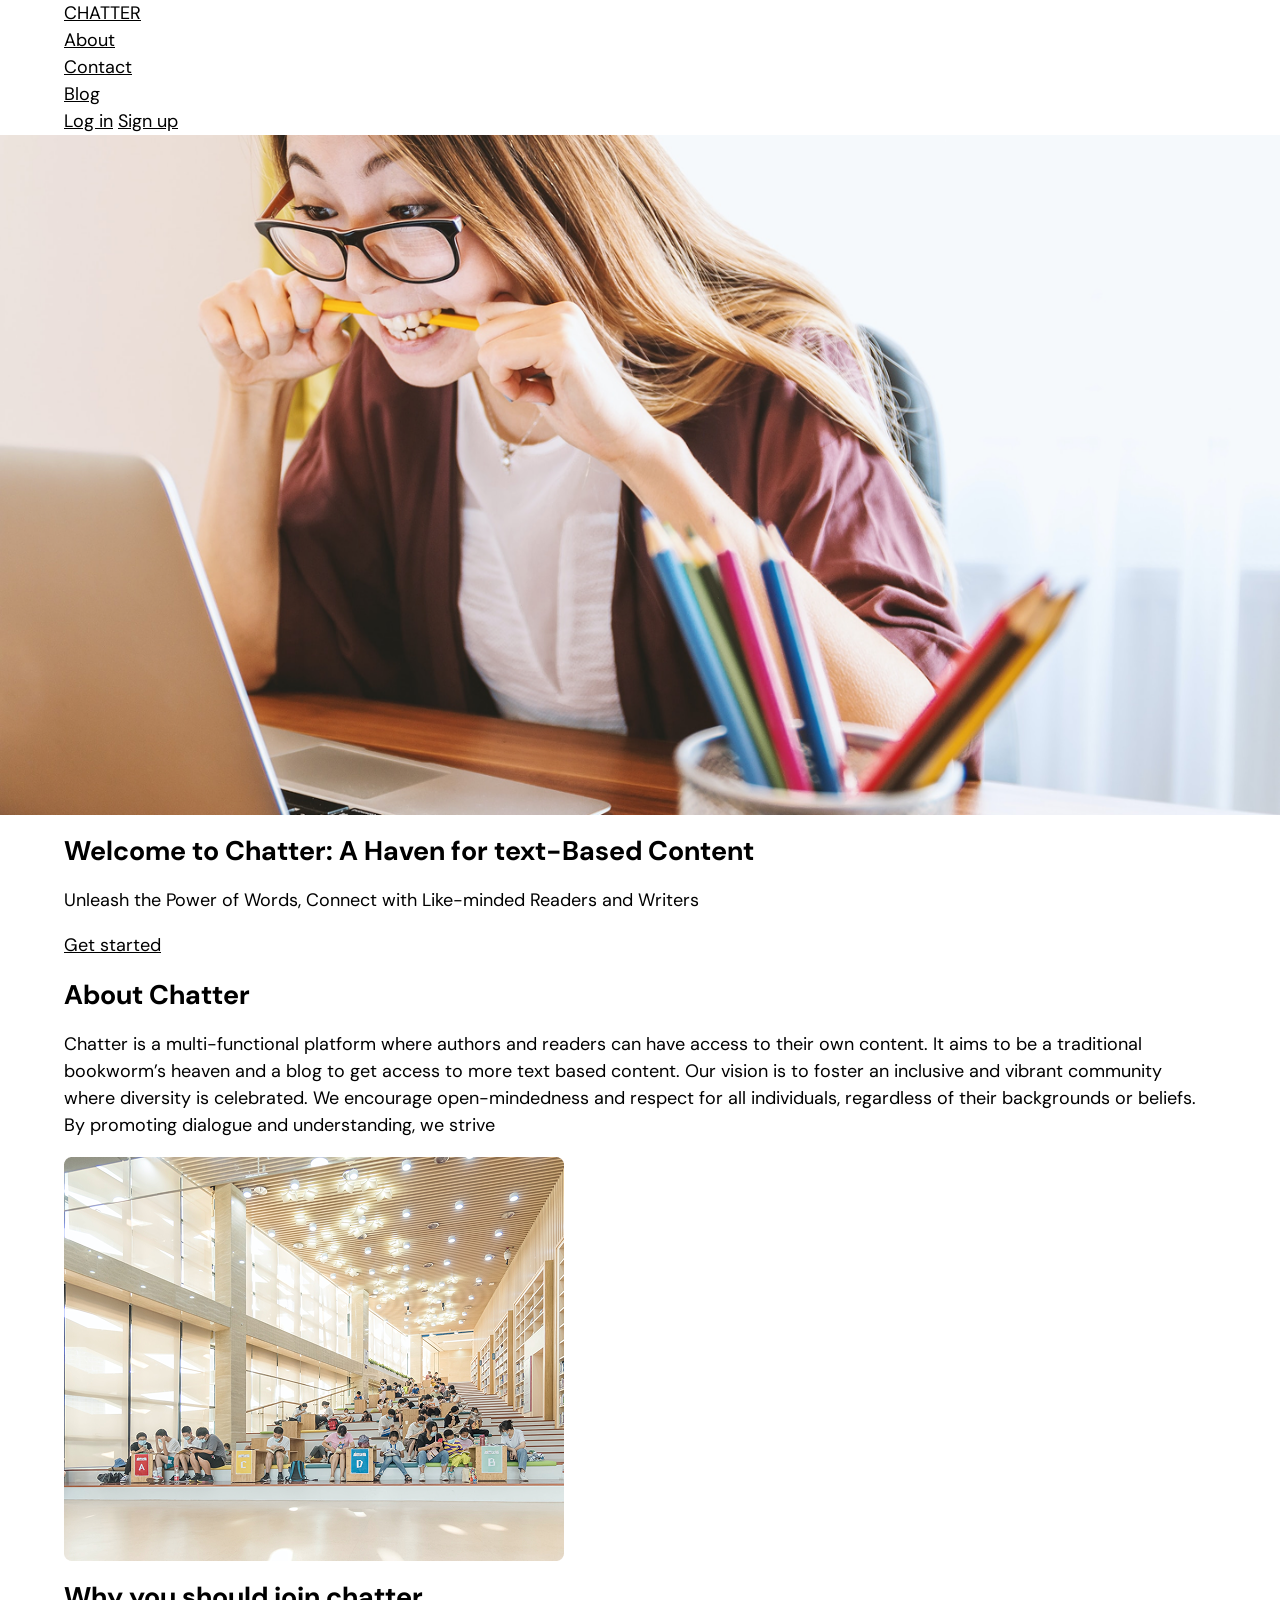
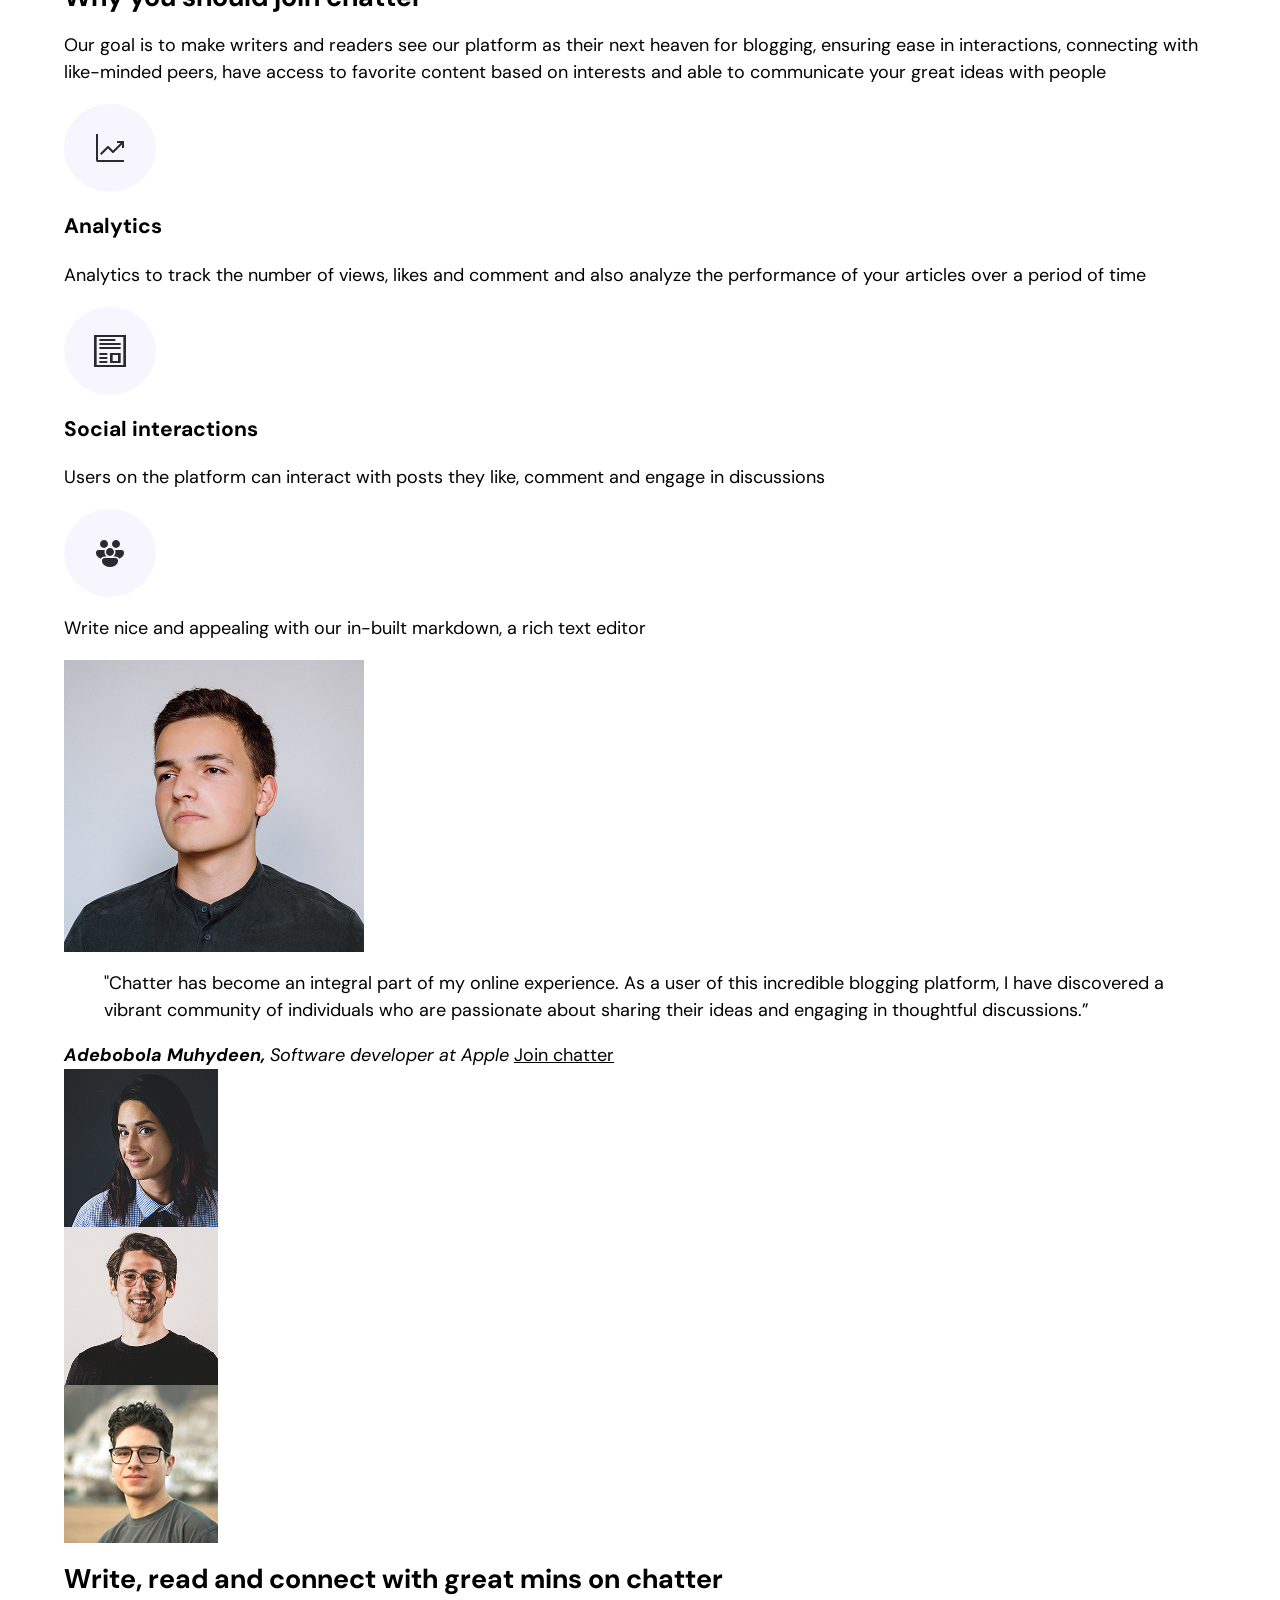
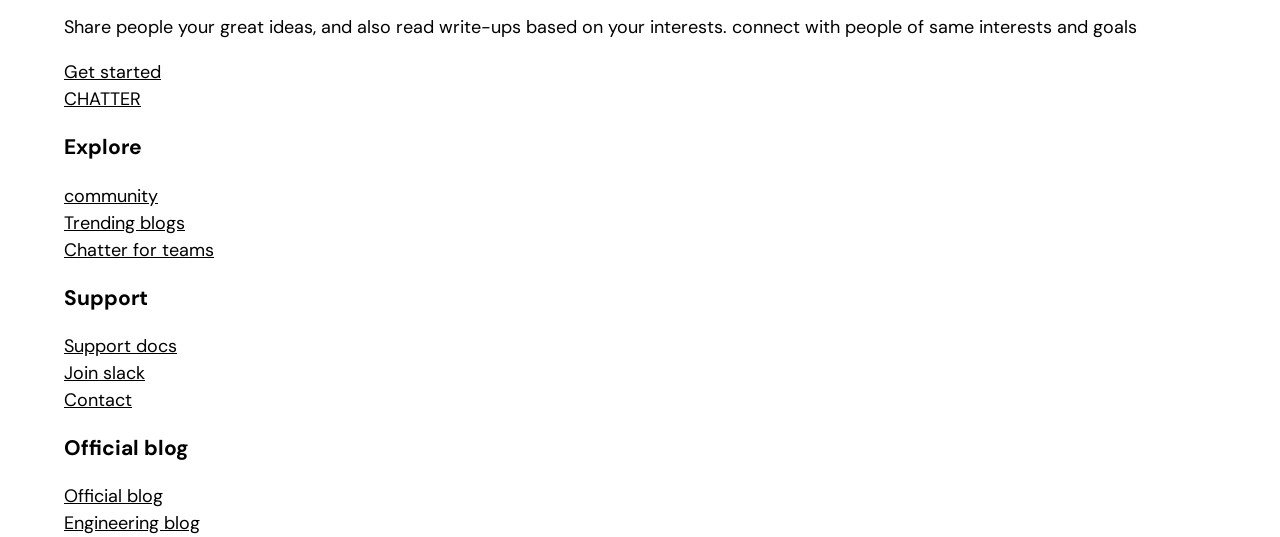
==== school_of_engineering/fullstack_Ai/monthThree/firstSemsterProject/index.html @ 558465eb "style(base): configure Google Fonts, typography, and container resets" ====
<!DOCTYPE html>
<html lang="en">
<head>
    <meta charset="UTF-8">
    <meta name="viewport" content="width=device-width, initial-scale=1.0">
    <title>CHATTER</title>
    <link rel="stylesheet" href="styles.css">
    <link rel="preconnect" href="https://fonts.googleapis.com">
    <link rel="preconnect" href="https://fonts.gstatic.com" crossorigin>
    <link href="https://fonts.googleapis.com/css2?family=DM+Sans:ital,opsz,wght@0,9..40,100..1000;1,9..40,100..1000&family=Poppins:ital,wght@0,100;0,200;0,300;0,400;0,500;0,600;0,700;0,800;0,900;1,100;1,200;1,300;1,400;1,500;1,600;1,700;1,800;1,900&display=swap" rel="stylesheet">
</head>
<body>
    <!-- top navigation -->
    <header class="site-header">
        <div class="container header-inner">
            <a href="#top" class="brand-logo">
                CHATTER
            </a>

            <nav class="primary-nav" aria-label="primary-navigation">
                <ul class="nav-list">
                    <li><a href="#about">About</a></li>
                    <li><a href="#contact">Contact</a></li>
                    <li><a href="#blog">Blog</a></li>
                </ul>
            </nav>

            <div class="header-actions">
                <a href="#signin" class="btn btn-secondary">Log in</a>
                <a href="#signup" class="btn btn-primary">Sign up</a>
            </div>
        </div>

    </header>

    <main id="top">
        <!-- hero -->
        <section class="hero" aria-labelledby="hero-heading">
            <div class="hero-media" aria-hidden="true">
                <img src="assets/images/hero.png" alt="image">
            </div>
            <div class="container hero-content">
                <h1 id="hero-heading">Welcome to Chatter: A Haven for text-Based Content</h1>
                <p class="hero-subtitle">Unleash the Power of Words, Connect with Like-minded Readers and Writers</p>
                <a href="#signup" class="btn btn-primary">Get started</a>
            </div>
        </section>

        <!-- about -->
        <section id="about" class="about-section" aria-labelledby="about-heading">
            <div class="container about-grid">
                <div class="about-text">
                    <h2 id="about-heading">About Chatter</h2>
                    <p>
                       Chatter is a multi-functional platform where authors and readers can have access to their own content. 
                       It aims to be a traditional bookworm’s heaven and a blog to get access to more text based content. 
                       Our vision is to foster an inclusive and vibrant community where diversity is celebrated. 
                       We encourage open-mindedness and respect for all individuals, regardless of their backgrounds or beliefs. 
                       By promoting dialogue and understanding, we strive  
                    </p>
                </div>
                <div class="about-media">
                    <img src="assets/images/about.png" alt="Readers and community gathering on Chatter">
                </div>
            </div>
        </section> 

        <!-- features -->
        <section id="features" class="features-section" aria-labelledby="features-heading">
            <div class="container">
                <h2 id="features-heading">Why you should join chatter</h2>
                <p class="section-intro">
                    Our goal is to make writers and readers see our platform as their next heaven for blogging, ensuring ease in interactions, 
                    connecting with like-minded peers, have access to favorite content based on interests and able to communicate your great ideas with people
                </p>

                <div class="features-grid">
                    <article class="feature-card">
                        <div class="feature-icon" aria-hidden="true">
                            <img src="assets/logos/feature-analytics.svg" alt="">
                        </div>
                        <h3>Analytics</h3>
                        <p>
                            Analytics to track the number of views, likes and comment and also analyze the performance of your articles over a period of time
                        </p>
                    </article>

                    <article class="feature-card">
                        <div class="feature-icon" aria-hidden="true">
                            <img src="assets/logos/feature-content.svg" alt="">
                        </div>
                        <h3>Social interactions</h3>
                        <p>
                            Users on the platform can interact with posts they like, comment and engage in discussions
                        </p>
                    </article>

                    <article class="feature-card">
                        <div class="feature-icon" aria-hidden="true">
                            <img src="assets/logos/feature-social.svg" alt="">
                        </div>
                        <p>
                            Write nice and appealing with our in-built markdown, a rich text editor
                        </p>
                    </article>
                </div>
            </div>
        </section> 

        <!-- testimonial -->
        <section class="testimonial-section" aria-label="User testimonial">
            <div class="container testimonial-card">
                <img src="assets/images/testimonal.png" alt="protrait of a person">
                <div class="testimonal-body">
                    <blockquote>
                        <p>
                            "Chatter has become an integral part of my online experience. As a user of this incredible blogging platform, I have discovered a vibrant community of individuals who are passionate about sharing their ideas and engaging in thoughtful discussions.”
                        </p>
                    </blockquote>
                    <cite class="testimonal-author">
                        <strong>Adebobola Muhydeen,</strong>
                        <span>Software developer at Apple</span>
                    </cite>
                    <a href="#signup" class="btn btn-primary">Join chatter</a>
                </div>
            </div>
        </section> 

        <!-- call to action -->
        <section class="closing-cta" aria-labelledby="closing-heading">
            <div class="container closing-grid">
                <div class="community-avatars" aria-label="Community members">
                    <img 
                    src="assets/images/member-1.png" 
                    alt="community member-1 portrait"
                    class="avatar-circle avatar-1"
                    >
                    <img
                    src="assets/images/member-2.png"
                    alt="community member-2 portrait"
                    class="avatar-circle avatar-2"
                    >
                    <img
                    src="assets/images/member-3.png"
                    alt="community member-3 portrait"
                    class="avatar-circle avatar-3"
                    >
                </div>

                <div class="closing-content">
                    <h2 id="closing-heading">Write, read and connect with great mins on chatter</h2>
                    <p>
                        Share people your great ideas, and also read write-ups based on your interests. 
                        connect with people of same interests and goals  
                    </p>
                    <a href="#signup" class="btn btn-primary">Get started</a>
                </div>
            </div>
        </section> 
    </main>

    <!-- footer -->
    <footer id="contact" class="site-footer">
        <div class="container footer-grid">
            <div class="footer-brand">
                <a href="#top" class="brand-logo">CHATTER</a>
            </div>
            <div class="footer-columns">
                <div>
                    <h3>Explore</h3>
                    <ul>
                        <li><a href="#community">community</a></li>
                        <li><a href="#trending">Trending blogs</a></li>
                        <li><a href="#teams">Chatter for teams</a></li>
                    </ul>
                </div>
                <div>
                    <h3>Support</h3>
                    <ul>
                        <li><a href="#docs">Support docs</a></li>
                        <li><a href="#slack">Join slack</a></li>
                        <li><a href="#contact">Contact</a></li>
                    </ul>
                </div>
                <div id="blog">
                    <h3>Official blog</h3>
                    <ul>
                        <li><a href="#officialBlog">Official blog</a></li>
                        <li><a href="#engineeringBlog">Engineering blog</a></li>
                    </ul>
                </div>
            </div>
        </div>
    </footer> 
</body>
</html>
---- school_of_engineering/fullstack_Ai/monthThree/firstSemsterProject/styles.css ----
/* base layout */
*,
*::before,
*::after {
    box-sizing: border-box;
}

html {
    scroll-behavior: smooth;
}

body {
    margin: 0;
    font-family: "DM Sans";
    font-size: 18px;
    line-height: 27px;
    letter-spacing: 0;
}

img {
    display: block;
    max-width: 100%;
    height: auto;
}

a {
    color: inherit;
}

ul {
    margin: 0;
    padding: 0;
    list-style: none;
}

.container {
    width: 100%;
    max-width: 1200px;
    margin-inline: auto;
    padding-inline: 24px;
}
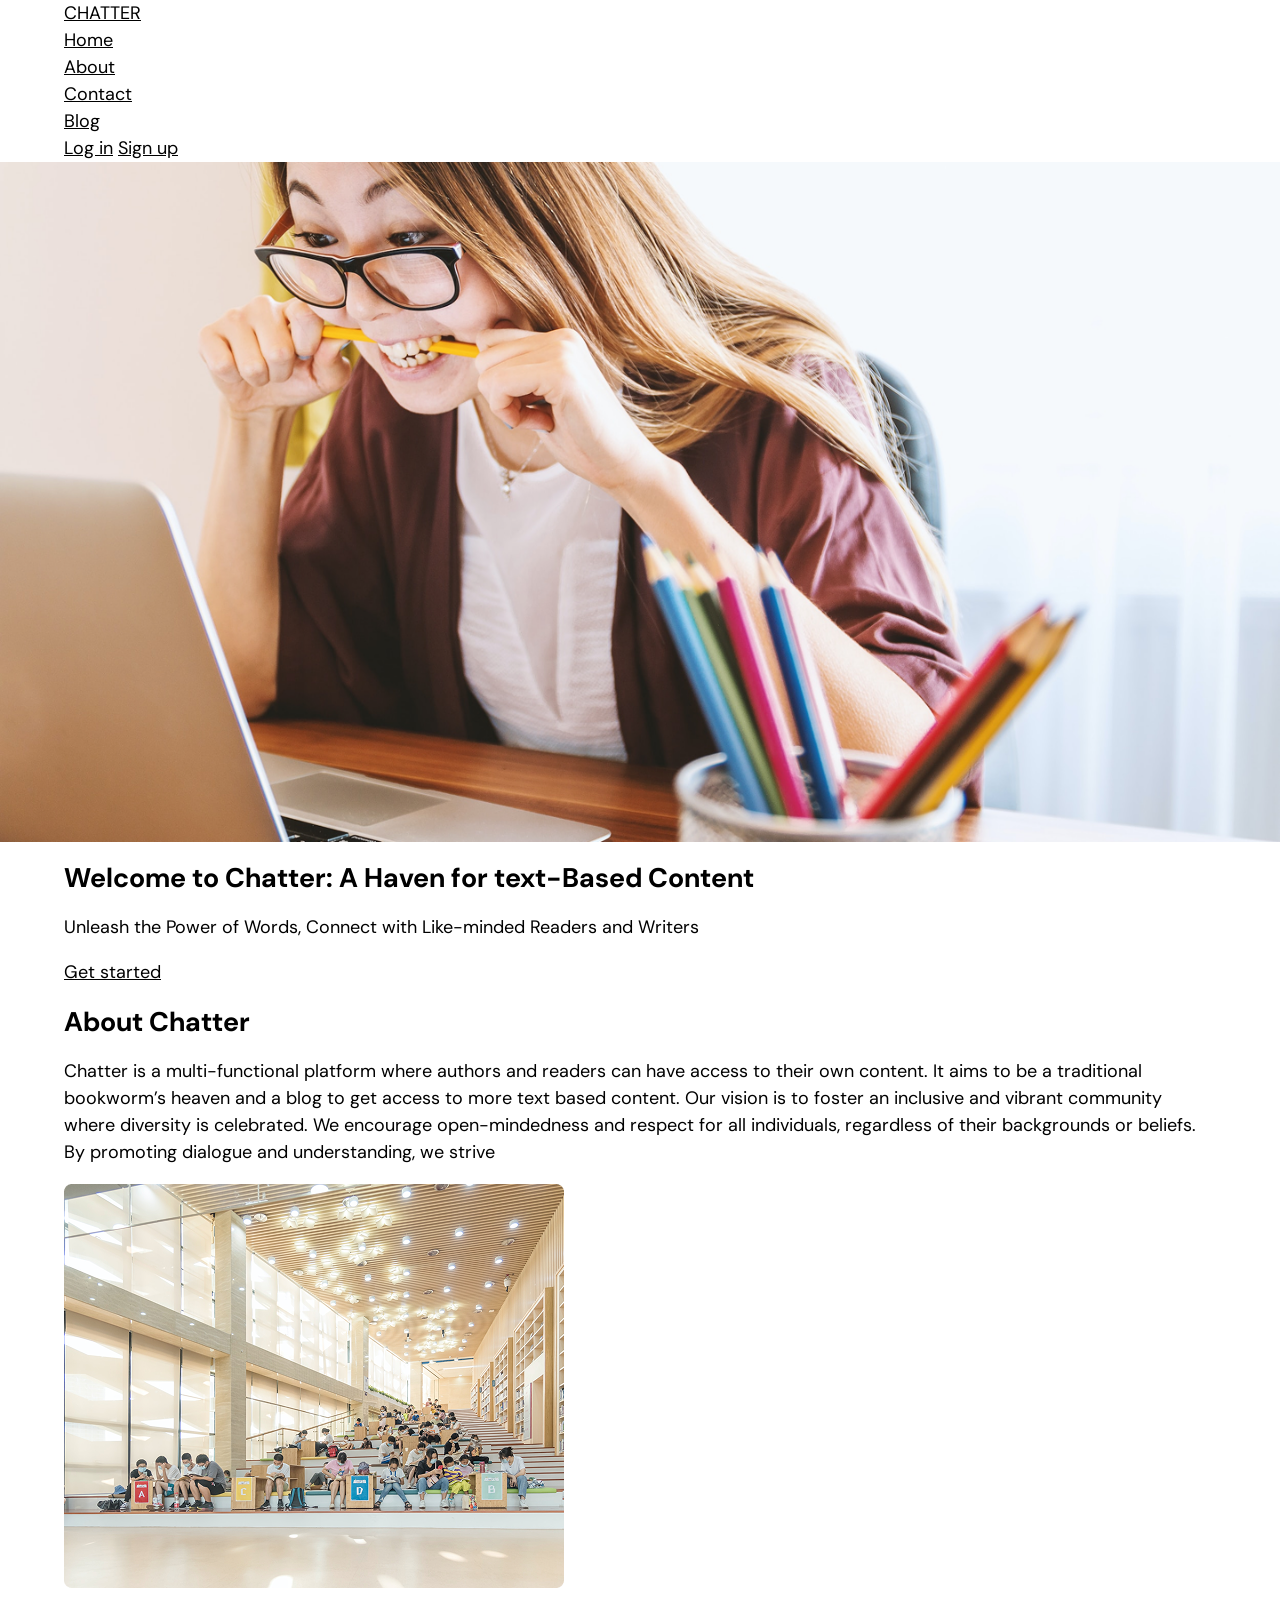
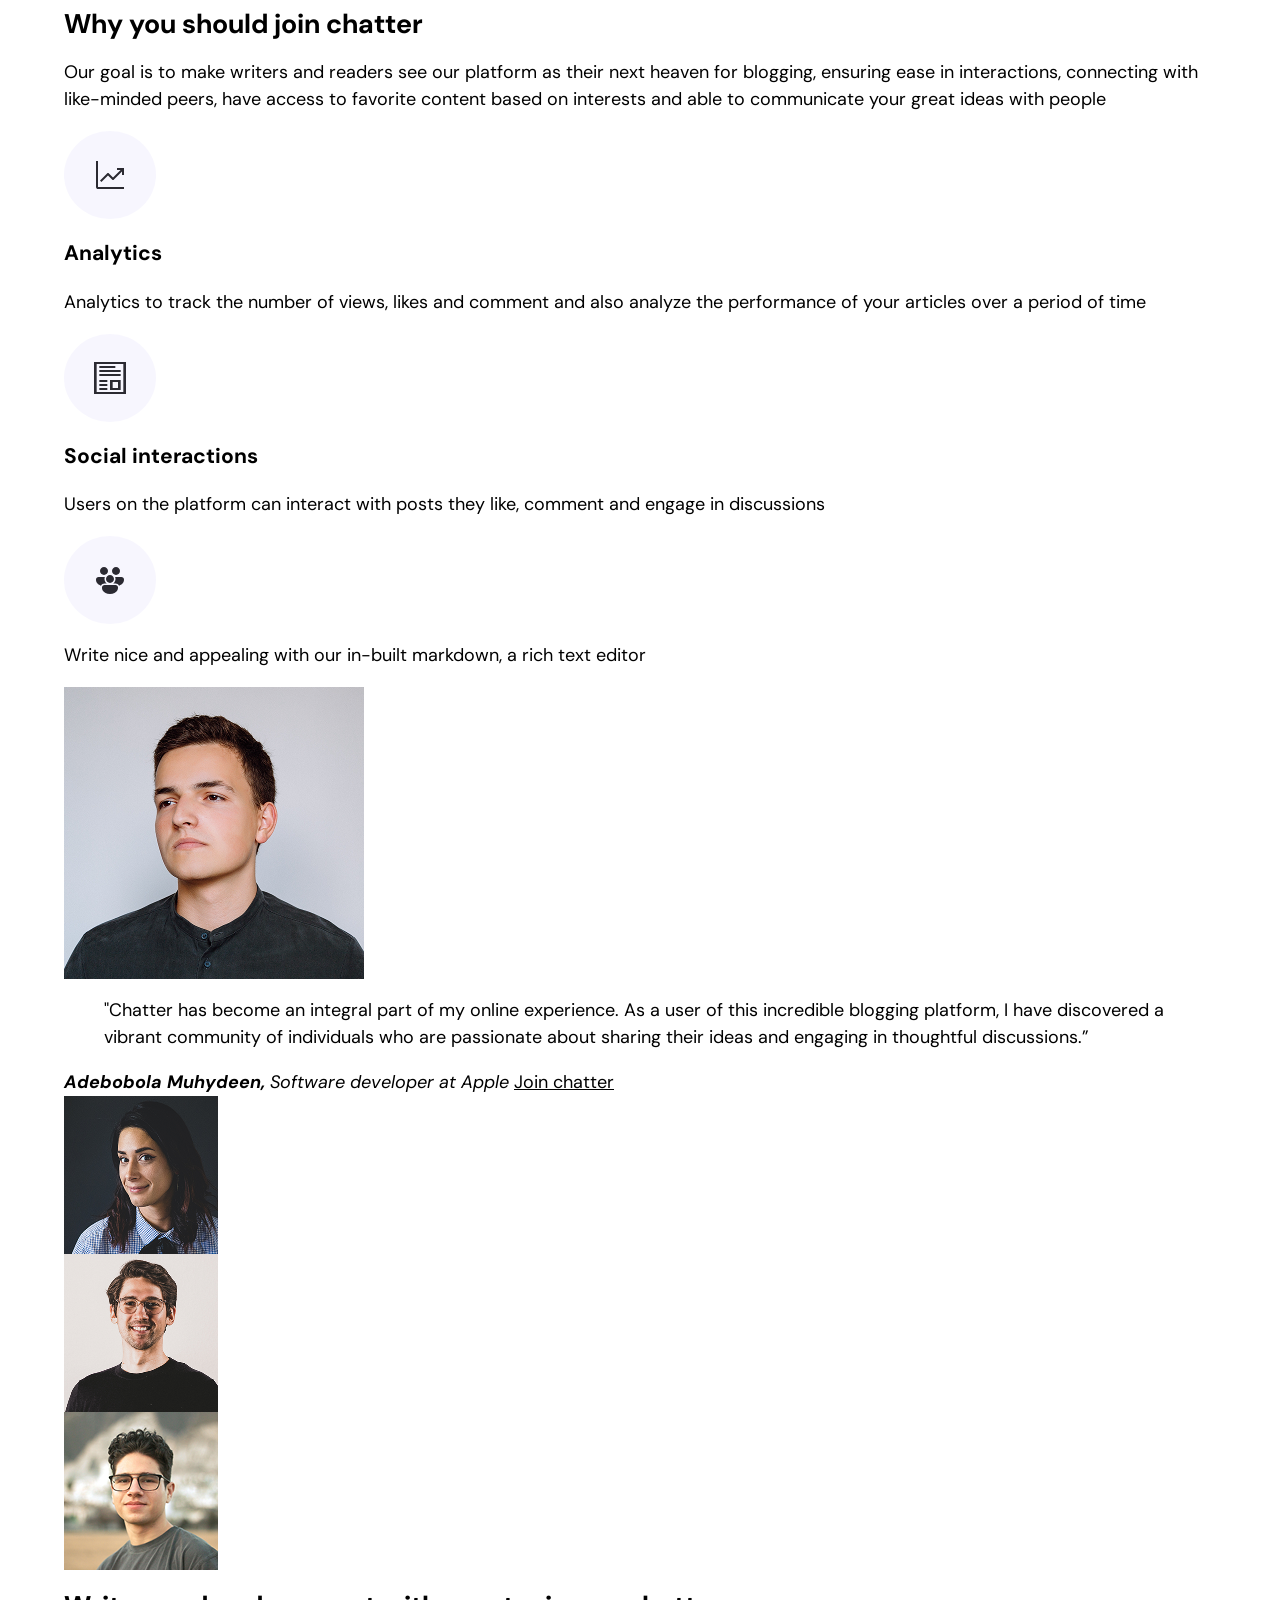
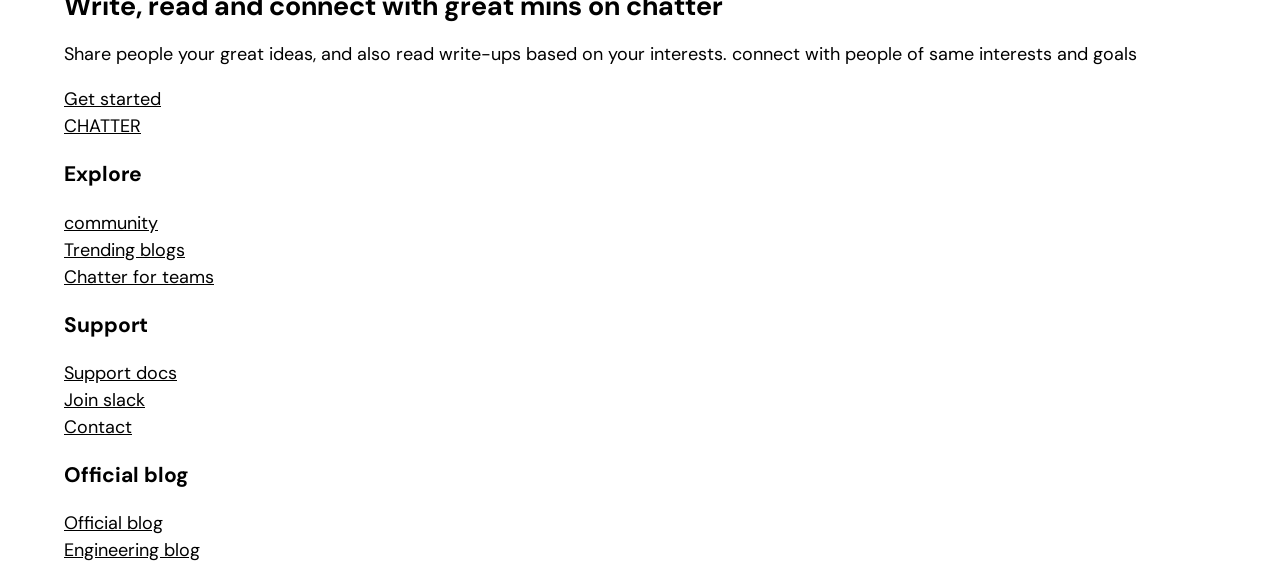
==== commit d5aa0219: "feat(nav-bar): add Home to the navbar" ====
--- a/school_of_engineering/fullstack_Ai/monthThree/firstSemsterProject/index.html
+++ b/school_of_engineering/fullstack_Ai/monthThree/firstSemsterProject/index.html
@@ -19,6 +19,7 @@
 
             <nav class="primary-nav" aria-label="primary-navigation">
                 <ul class="nav-list">
+                    <li><a href="#home">Home</a></li>
                     <li><a href="#about">About</a></li>
                     <li><a href="#contact">Contact</a></li>
                     <li><a href="#blog">Blog</a></li>
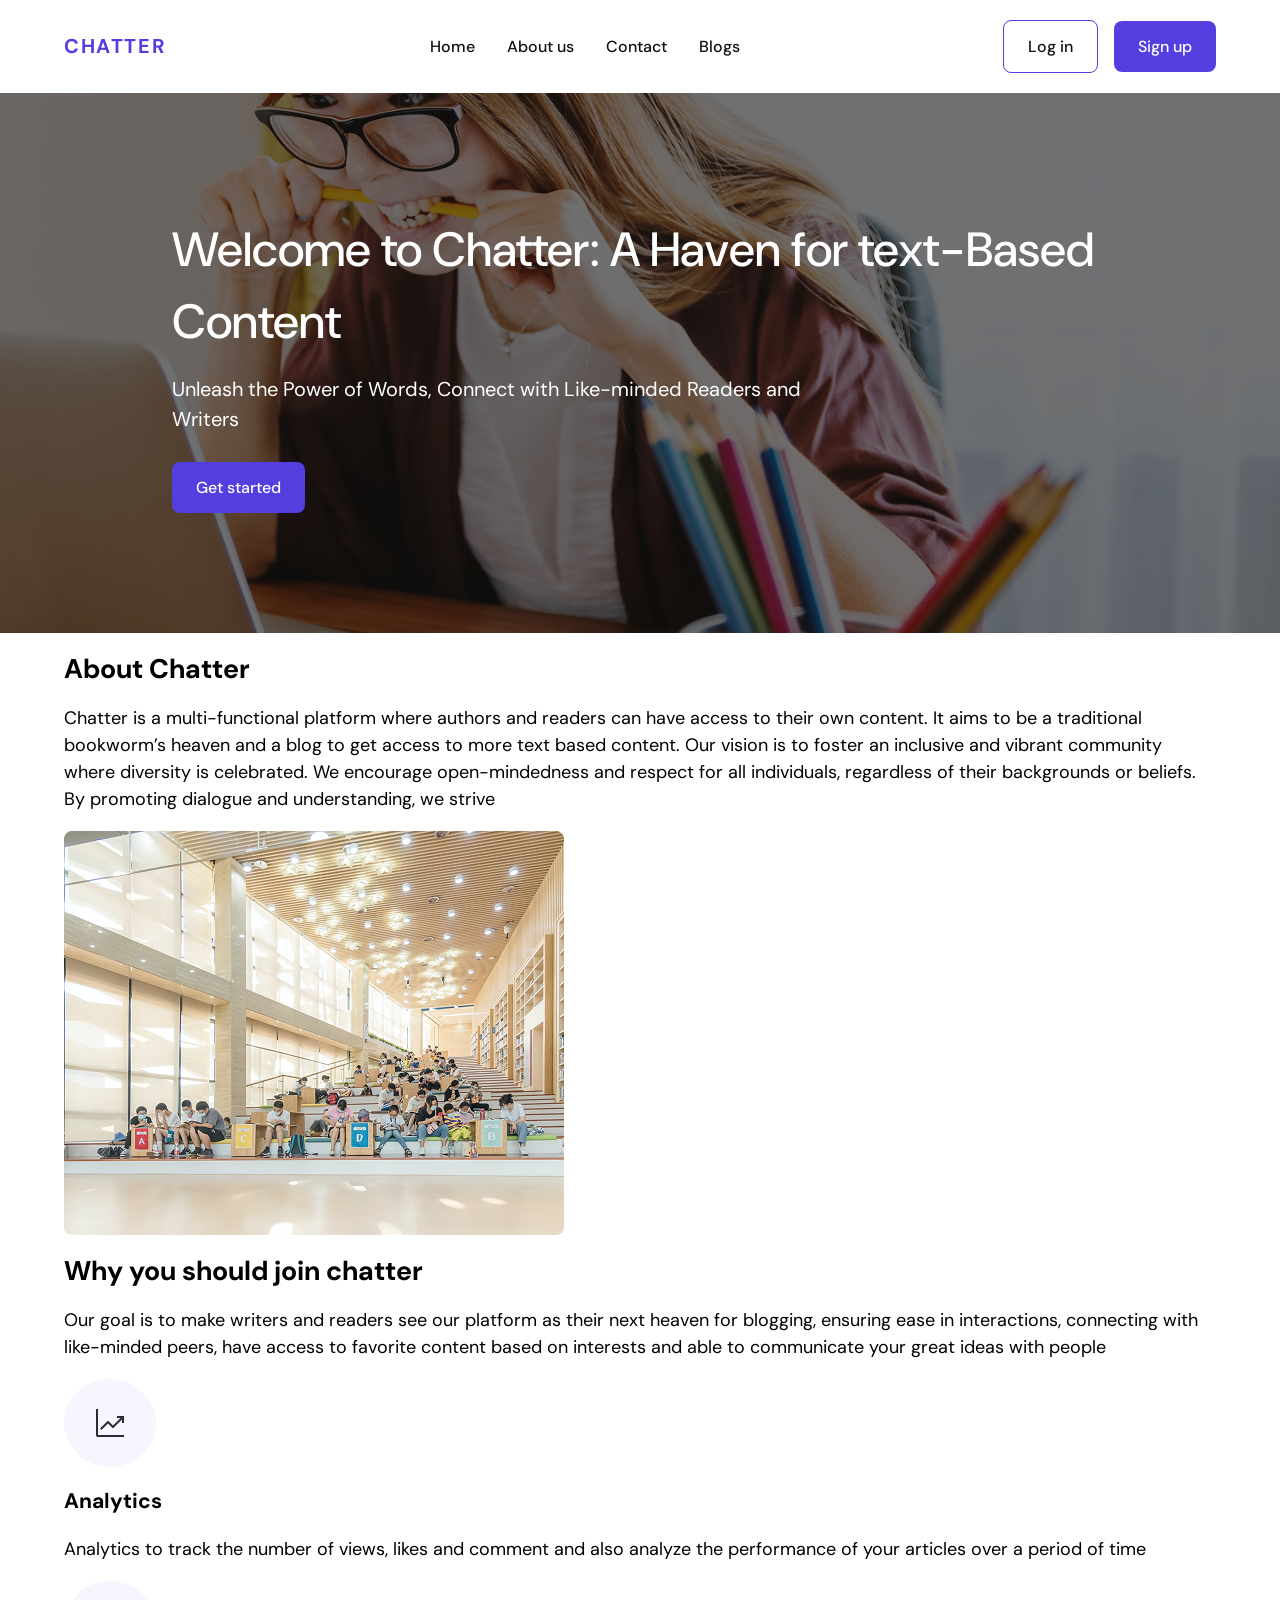
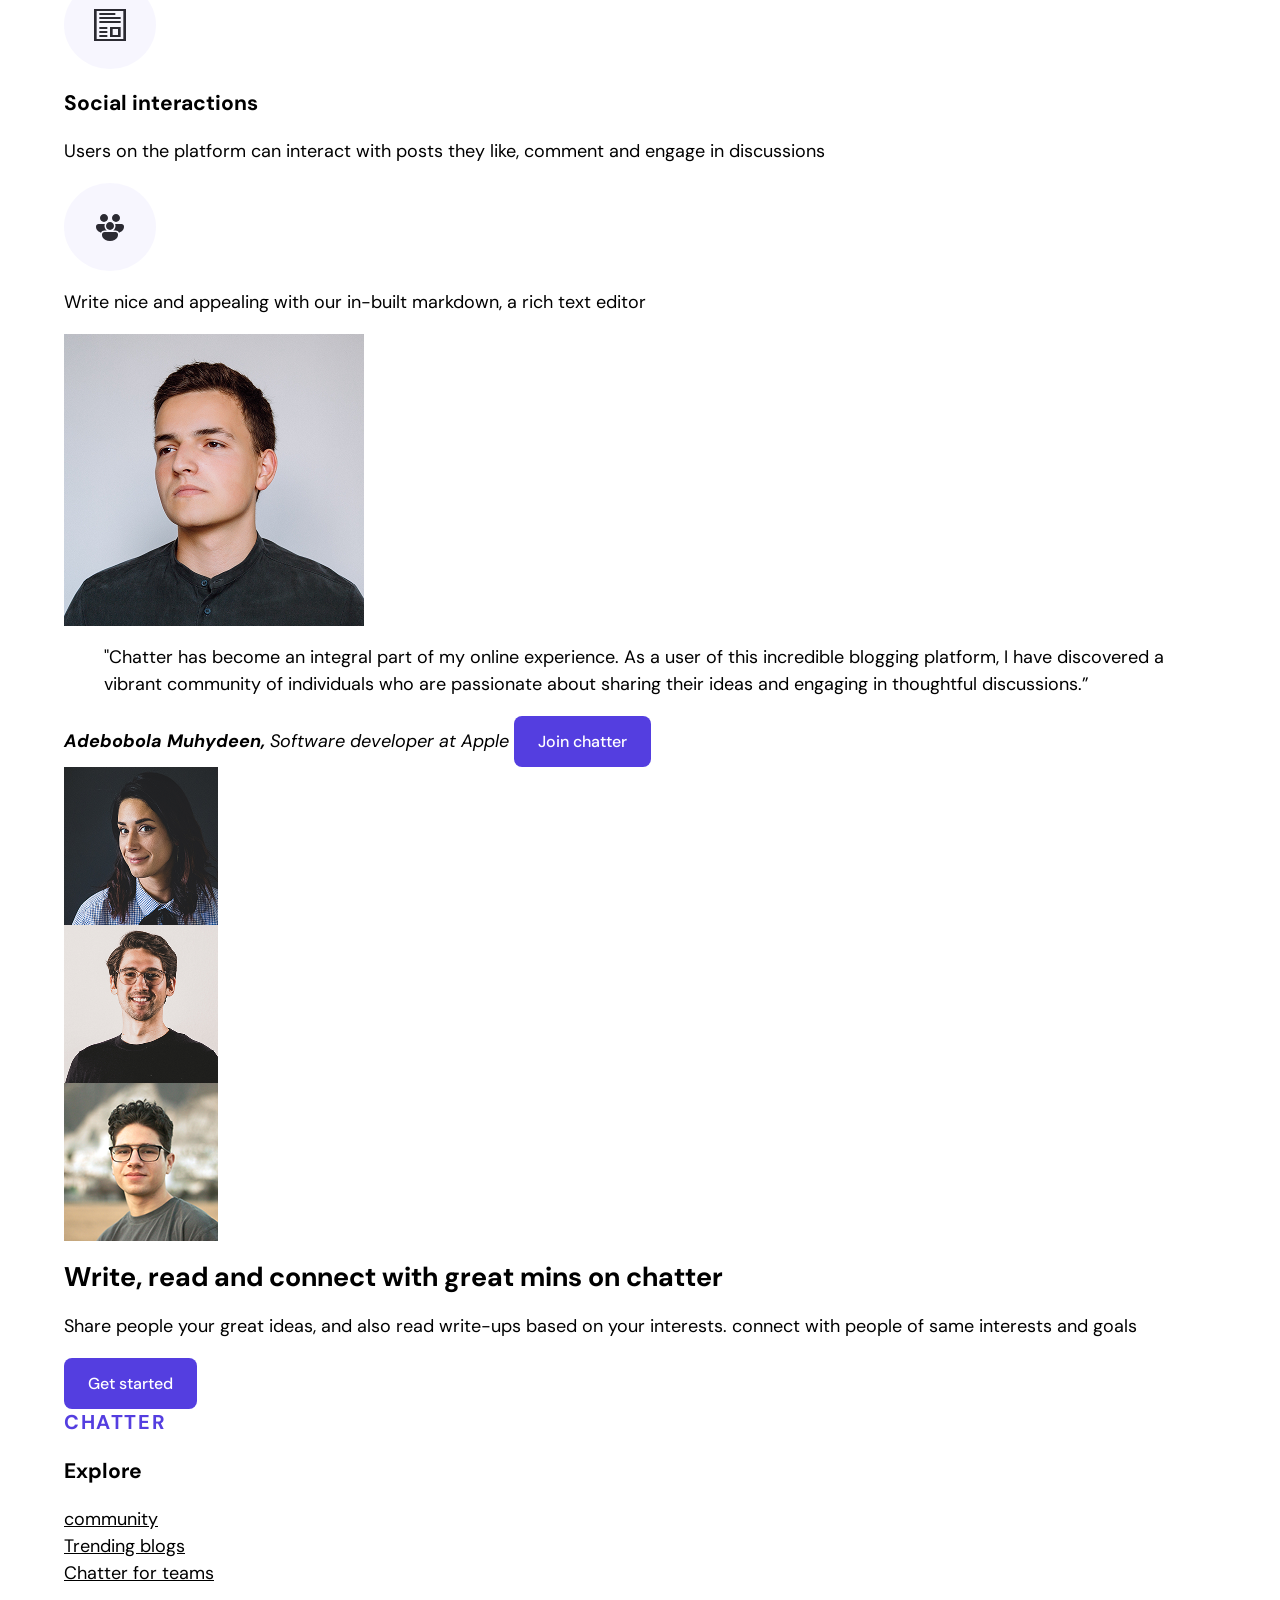
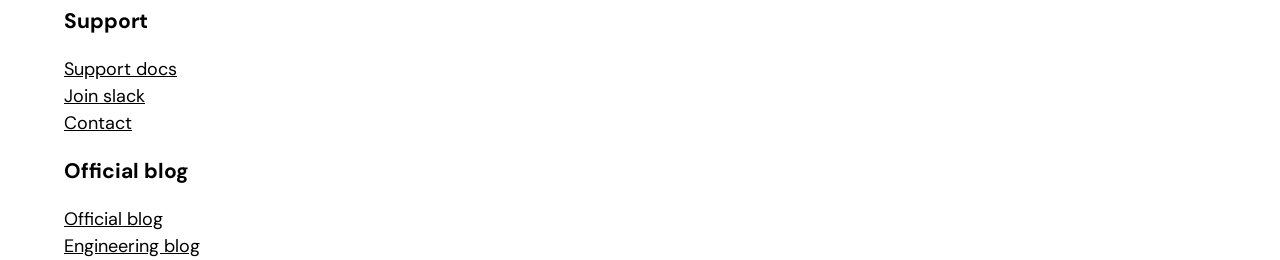
==== commit 72f0bac0: "feat(hero): style header navigation, buttons, and hero section with background overlay" ====
--- a/school_of_engineering/fullstack_Ai/monthThree/firstSemsterProject/index.html
+++ b/school_of_engineering/fullstack_Ai/monthThree/firstSemsterProject/index.html
@@ -20,9 +20,9 @@
             <nav class="primary-nav" aria-label="primary-navigation">
                 <ul class="nav-list">
                     <li><a href="#home">Home</a></li>
-                    <li><a href="#about">About</a></li>
+                    <li><a href="#about">About us</a></li>
                     <li><a href="#contact">Contact</a></li>
-                    <li><a href="#blog">Blog</a></li>
+                    <li><a href="#blog">Blogs</a></li>
                 </ul>
             </nav>
 
@@ -38,7 +38,7 @@
         <!-- hero -->
         <section class="hero" aria-labelledby="hero-heading">
             <div class="hero-media" aria-hidden="true">
-                <img src="assets/images/hero.png" alt="image">
+                <img src="assets/images/hero.png" alt="image" class="hero-bg-image">
             </div>
             <div class="container hero-content">
                 <h1 id="hero-heading">Welcome to Chatter: A Haven for text-Based Content</h1>
--- a/school_of_engineering/fullstack_Ai/monthThree/firstSemsterProject/styles.css
+++ b/school_of_engineering/fullstack_Ai/monthThree/firstSemsterProject/styles.css
@@ -38,4 +38,122 @@
     max-width: 1200px;
     margin-inline: auto;
     padding-inline: 24px;
-}+}
+
+/* header */
+
+.site-header {
+    background-color: #ffffff;
+    opacity: 100%;
+    padding-block: 20px;
+}
+
+.header-inner {
+    display: flex;
+    align-items: center;
+    justify-content: space-between;
+    gap: 24px;
+}
+
+.brand-logo {
+    font-size: 20px;
+    font-weight: 700;
+    letter-spacing: 0.08em;
+    text-decoration: none;
+    color: #543EE0;
+}
+
+.nav-list {
+    display: flex;
+    align-items: center;
+    gap: 32px;
+}
+
+.nav-list a {
+    font-size: 16px;
+    font-weight: 500;
+    text-decoration: none;
+    color: #111111;
+}
+
+.header-actions {
+    display: flex;
+    align-items: center;
+    gap: 16px;
+}
+
+.btn {
+    display: inline-flex;
+    align-items: center;
+    justify-content: center;
+    padding: 12px 24px;
+    border-radius: 8px;
+    font-size: 16px;
+    font-weight: 500;
+    text-decoration: none;
+}
+
+.btn-secondary {
+    background-color: #ffffff;
+    color: #111111;
+    border: 1px solid #543EE0;
+}
+
+.btn-primary {
+    background-color: #543EE0;
+    color: #ffffff;
+}
+
+/* hero */
+.hero {
+    position: relative;
+    min-height: 540px;
+    display: flex;
+    align-items: center;
+    overflow: hidden;
+    isolation: isolate;
+    background-color: #111111;
+}
+
+.hero-media {
+    position: absolute;
+    inset: 0;
+    z-index: 0;
+}
+
+.hero-bg-image {
+    width: 100%;
+    height: 100%;
+    object-fit: cover;
+}
+
+.hero-media::after {
+    content: "";
+    position: absolute;
+    inset: 0;
+    background-color: rgba(0, 0, 0, 0.55) ;
+}
+
+.hero-content {
+    position: relative;
+    z-index: 2;
+    max-width: 984px;
+    max-height: 332px;
+    color: #ffffff;
+}
+
+.hero-content h1 {
+    margin: 0 0 16px;
+    font-size: 48px;
+    line-height: 72px;
+    font-weight: 500;
+    letter-spacing: 0;
+}
+
+.hero-subtitle {
+    margin: 0 0 28px;
+    font-size: 20px;
+    line-height: 30px;
+    max-width: 680px;
+}
+
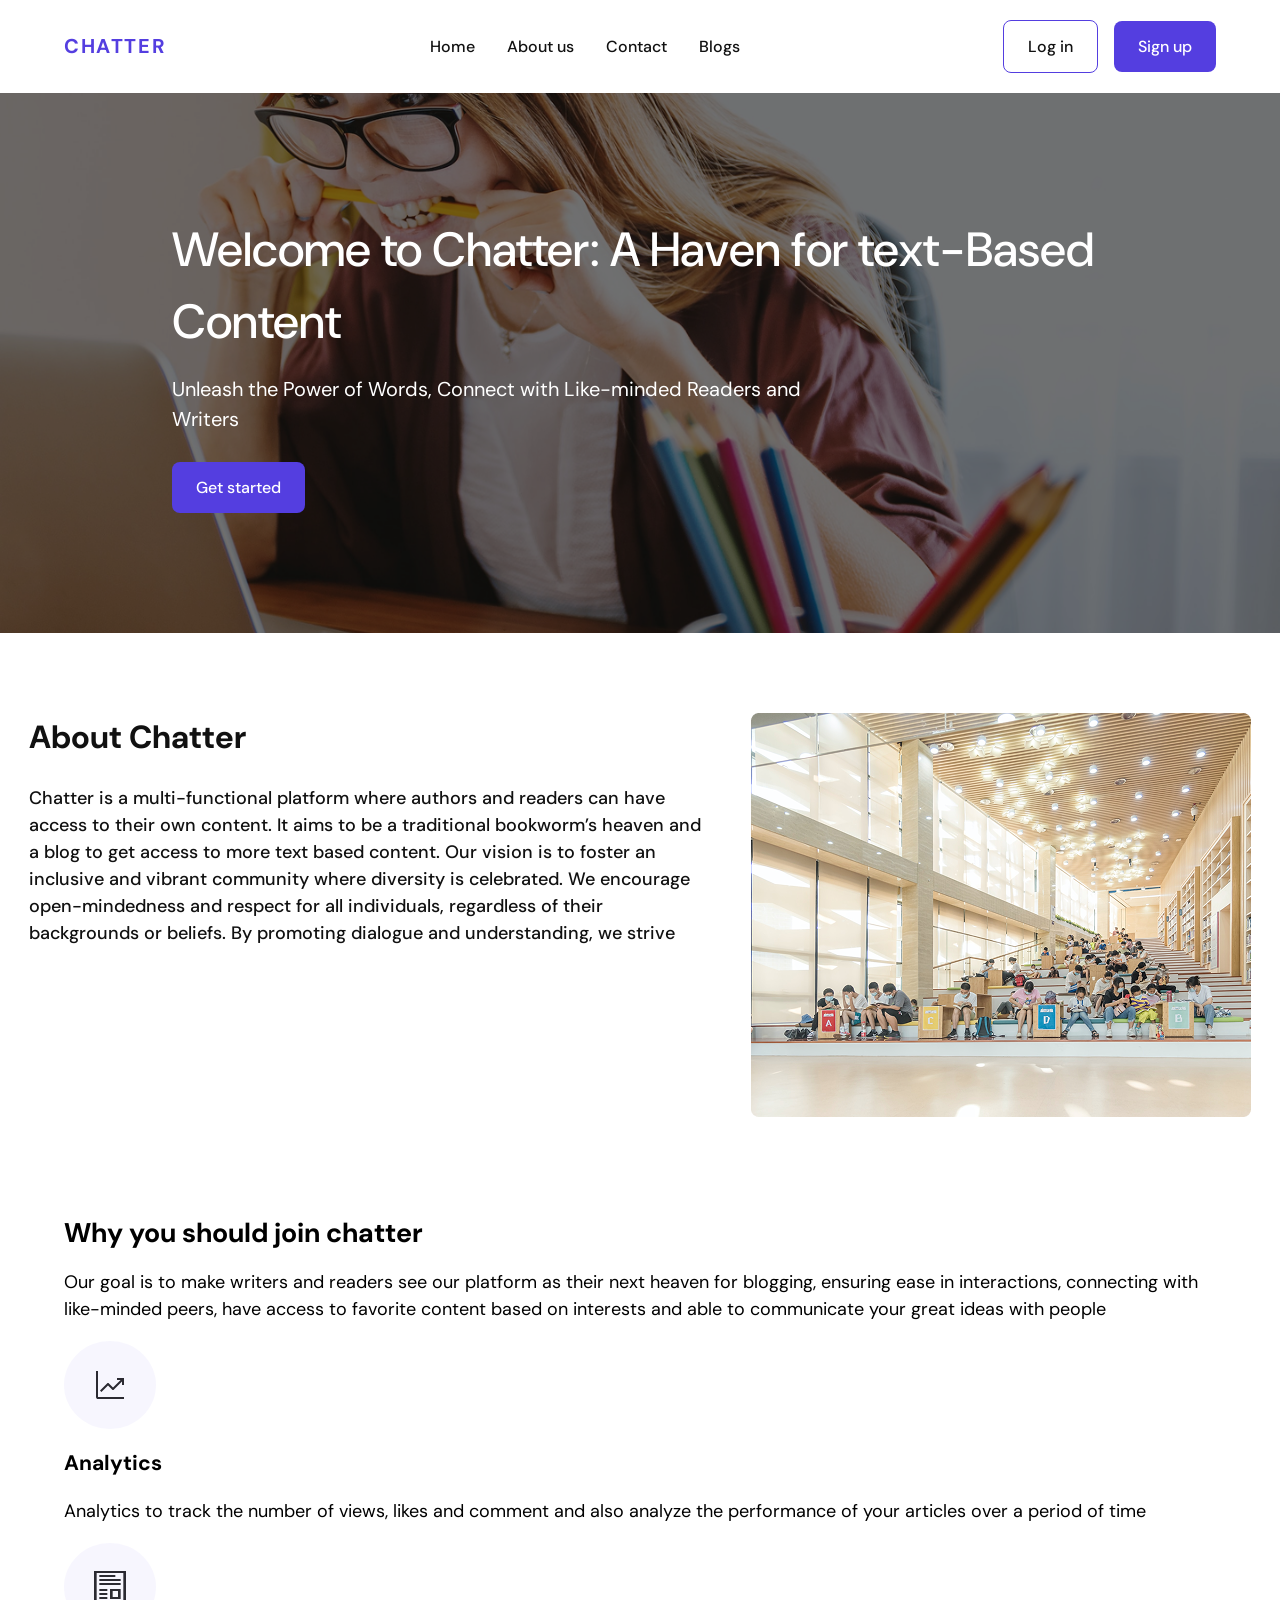
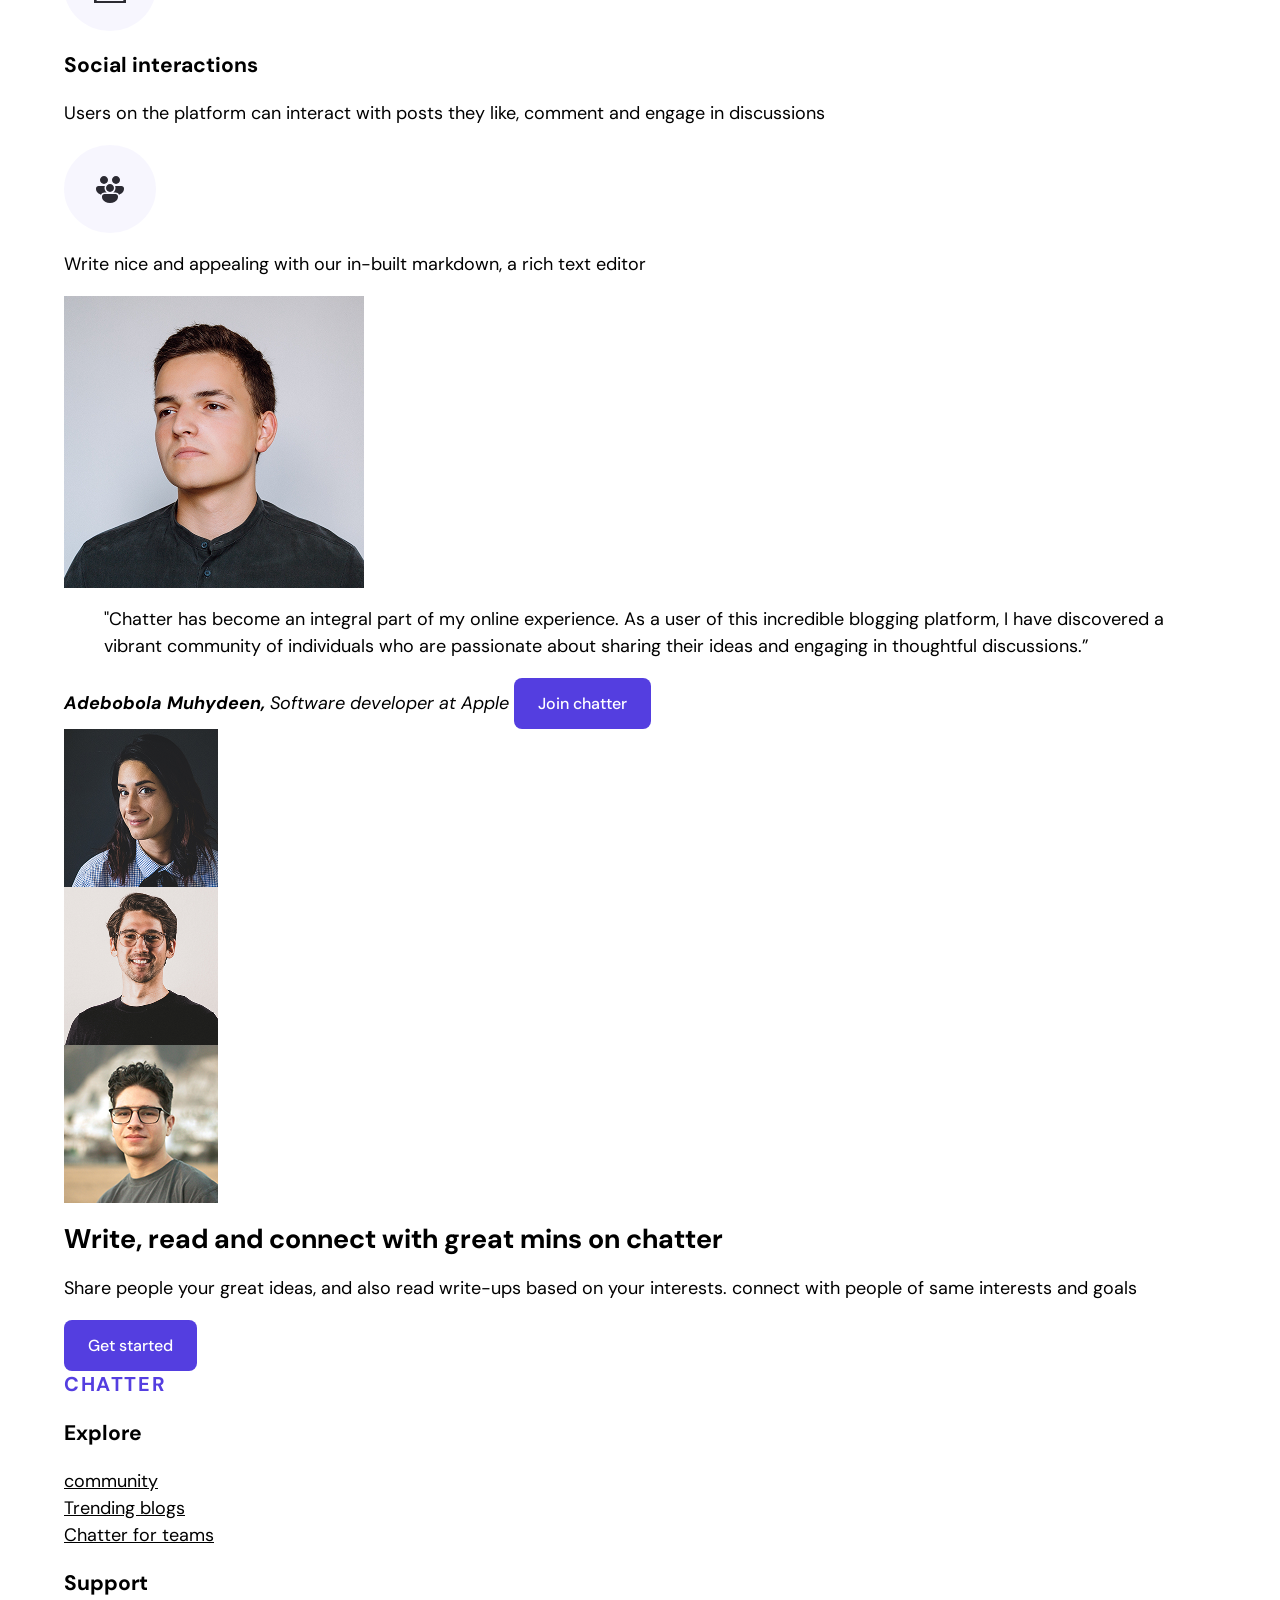
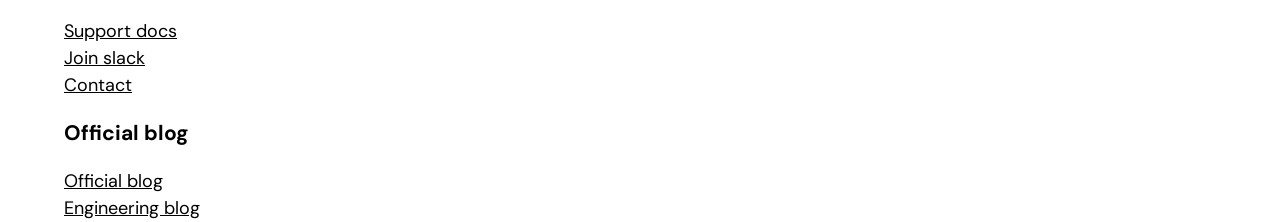
==== commit 60c0346c: "feat(about): style responsive About section and layout grid" ====
--- a/school_of_engineering/fullstack_Ai/monthThree/firstSemsterProject/index.html
+++ b/school_of_engineering/fullstack_Ai/monthThree/firstSemsterProject/index.html
@@ -49,7 +49,7 @@
 
         <!-- about -->
         <section id="about" class="about-section" aria-labelledby="about-heading">
-            <div class="container about-grid">
+            <div class="about-container about-row">
                 <div class="about-text">
                     <h2 id="about-heading">About Chatter</h2>
                     <p>
@@ -60,9 +60,11 @@
                        By promoting dialogue and understanding, we strive  
                     </p>
                 </div>
-                <div class="about-media">
-                    <img src="assets/images/about.png" alt="Readers and community gathering on Chatter">
-                </div>
+                <img 
+                src="assets/images/about.png" 
+                alt="Readers and community gathering on Chatter"
+                class="about-img"
+                >
             </div>
         </section> 
 
--- a/school_of_engineering/fullstack_Ai/monthThree/firstSemsterProject/styles.css
+++ b/school_of_engineering/fullstack_Ai/monthThree/firstSemsterProject/styles.css
@@ -157,3 +157,75 @@
     max-width: 680px;
 }
 
+
+/* about */
+
+.about-section {
+    padding-block: 80px;
+    background-color: #ffffff;
+}
+
+.about-container {
+    width: 100%;
+    max-width: 1270px;
+    margin-inline: auto;
+    padding-inline: 24px;
+}
+
+.about-row {
+    display: flex;
+    align-items: stretch;
+    justify-content: space-between;
+    gap: 48px;
+    min-width: 404px;
+}
+
+.about-text {
+    flex: 1 1 0;
+    max-width: 686px;
+    display: flex;
+    flex-direction: column;
+    gap: 24px;
+}
+
+.about-text h2 {
+    margin: 0;
+    font-size: 32px;
+    line-height: 48px;
+    font-weight: 700;
+    color: #111111;
+}
+
+.about-text p {
+    margin: 0;
+    font-size: 18px;
+    line-height: 27px;
+    font-weight: 500;
+    color: #111111;
+}
+
+.about-image {
+    width: 48%;
+    max-width: 540px;
+    height: auto;
+    object-fit: cover;
+    flex-shrink: 0;
+}
+
+@media (max-width: 900px) {
+  .about-row {
+    flex-direction: column;
+    min-height: auto;
+    gap: 32px;
+  }
+
+  .about-text {
+    max-width: 100%;
+  }
+
+  .about-image {
+    width: 100%;
+    max-width: 100%;
+    height: 300px;
+  }
+}
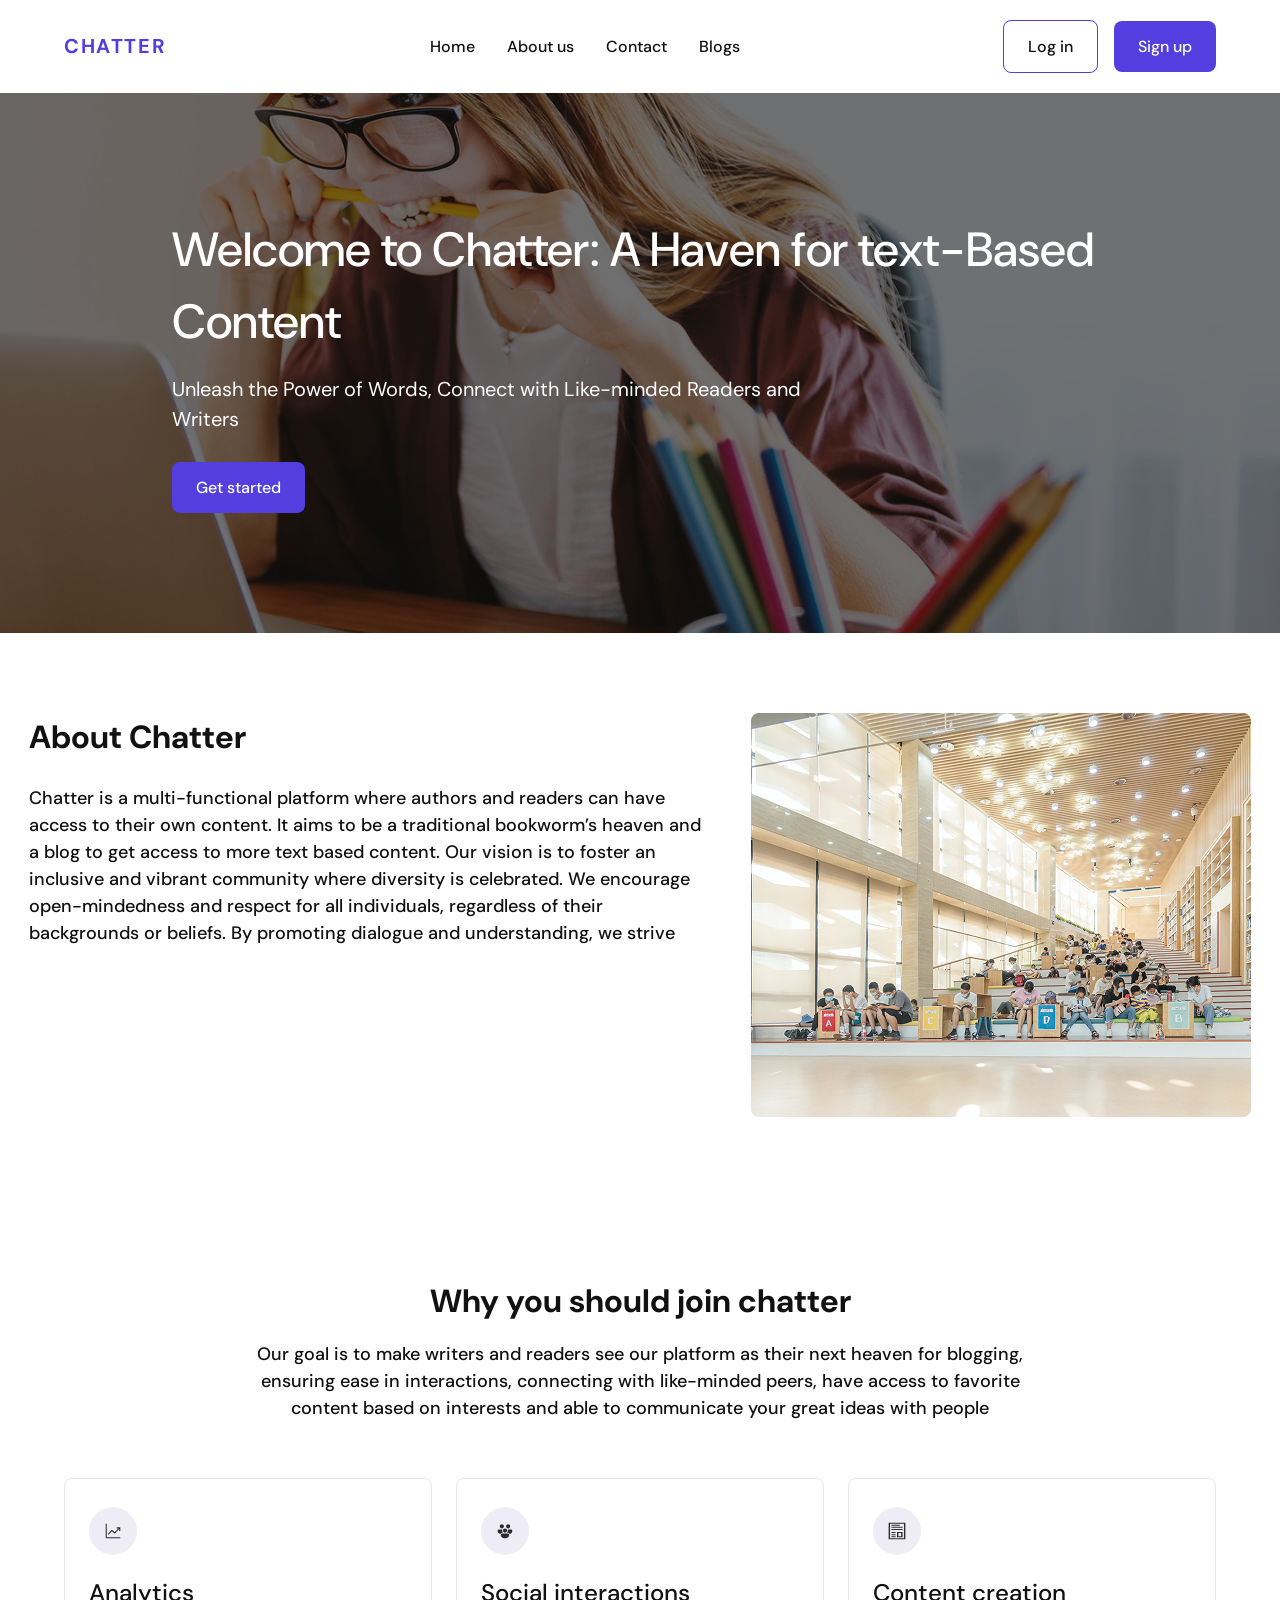
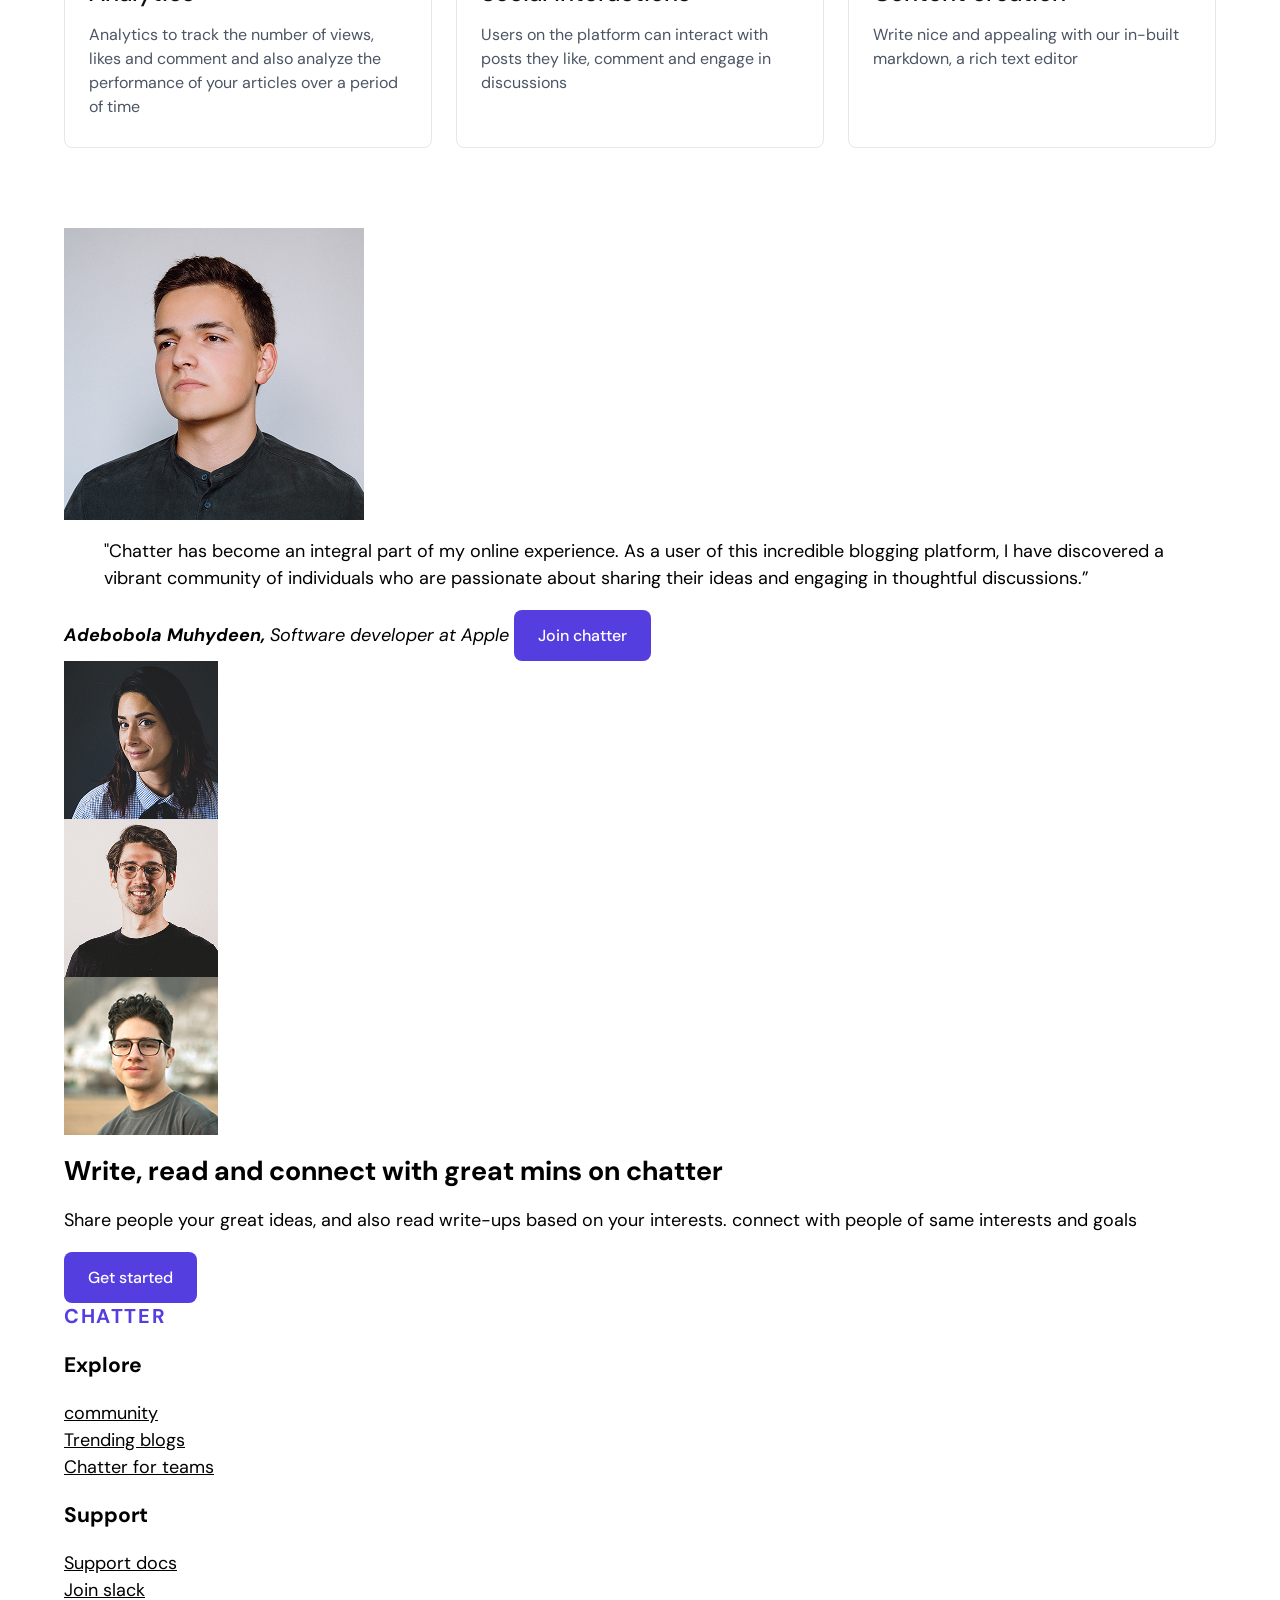
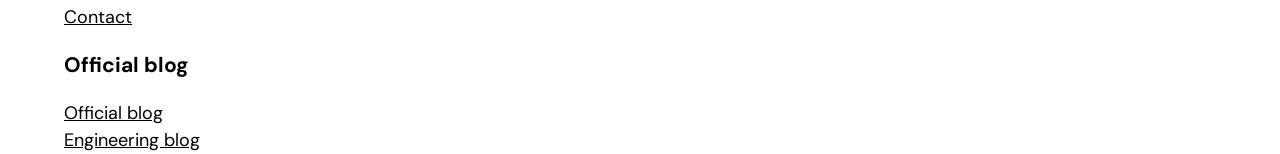
==== commit bf900b2f: "feat(features): style responsive 3-column features grid and update card markup" ====
--- a/school_of_engineering/fullstack_Ai/monthThree/firstSemsterProject/index.html
+++ b/school_of_engineering/fullstack_Ai/monthThree/firstSemsterProject/index.html
@@ -90,18 +90,19 @@
 
                     <article class="feature-card">
                         <div class="feature-icon" aria-hidden="true">
+                            <img src="assets/logos/feature-social.svg" alt="">
+                        </div>
+                        <h3>Social interactions</h3>
+                        <p>
+                            Users on the platform can interact with posts they like, comment and engage in discussions
+                        </p>
+                    </article>
+
+                    <article class="feature-card">
+                        <div class="feature-icon" aria-hidden="true">
                             <img src="assets/logos/feature-content.svg" alt="">
                         </div>
-                        <h3>Social interactions</h3>
-                        <p>
-                            Users on the platform can interact with posts they like, comment and engage in discussions
-                        </p>
-                    </article>
-
-                    <article class="feature-card">
-                        <div class="feature-icon" aria-hidden="true">
-                            <img src="assets/logos/feature-social.svg" alt="">
-                        </div>
+                        <h3>Content creation</h3>
                         <p>
                             Write nice and appealing with our in-built markdown, a rich text editor
                         </p>
--- a/school_of_engineering/fullstack_Ai/monthThree/firstSemsterProject/styles.css
+++ b/school_of_engineering/fullstack_Ai/monthThree/firstSemsterProject/styles.css
@@ -229,3 +229,78 @@
     height: 300px;
   }
 }
+
+/* features */
+
+/* ==========================================================================
+   Step 3C: Why You Should Join Chatter Section
+   ========================================================================== */
+
+.features-section {
+  padding-block: 80px; /* TODO: confirm exact top/bottom spacing in Figma */
+  background-color: #ffffff;
+}
+
+.features-section h2 {
+  margin: 0 0 16px;
+  text-align: center;
+  font-size: 32px; /* TODO: confirm 32-48 vs 48-72 in Figma */
+  line-height: 48px;
+  font-weight: 700;
+  color: #111111; /* Black/700 */
+}
+
+.section-intro {
+  margin: 0 auto 56px;
+  max-width: 780px; /* TODO: adjust max-width to match Figma text measure */
+  text-align: center;
+  font-size: 18px; /* Desktop/Body/18-27 */
+  line-height: 27px;
+  font-weight: 500;
+  color: #111111;
+}
+
+.features-grid {
+  display: grid;
+  grid-template-columns: repeat(3, minmax(0, 1fr));
+  gap: 24px; /* TODO: confirm exact card gap in Figma */
+}
+
+.feature-card {
+  padding: 28px 24px; /* TODO: confirm exact inner card padding in Figma */
+  border: 1px solid #e5e7eb; /* TODO: exact card border hex from Figma */
+  border-radius: 8px; /* TODO: exact card radius from Figma */
+  background-color: #ffffff;
+}
+
+.feature-icon {
+  width: 48px;
+  height: 48px;
+  margin-bottom: 20px;
+  border-radius: 999px;
+  background-color: #f3f4f6; /* TODO: exact icon badge fill from Figma */
+  display: flex;
+  align-items: center;
+  justify-content: center;
+}
+
+.feature-card h3 {
+  margin: 0 0 12px;
+  font-size: 24px; /* aligns with your 24-36 scale */
+  line-height: 36px;
+  font-weight: 500;
+  color: #111111;
+}
+
+.feature-card p {
+  margin: 0;
+  font-size: 16px; /* TODO: confirm card body size/line-height in Figma */
+  line-height: 24px;
+  color: #4b5563; /* TODO: exact card description hex from Figma */
+}
+
+@media (max-width: 900px) {
+  .features-grid {
+    grid-template-columns: 1fr;
+  }
+}
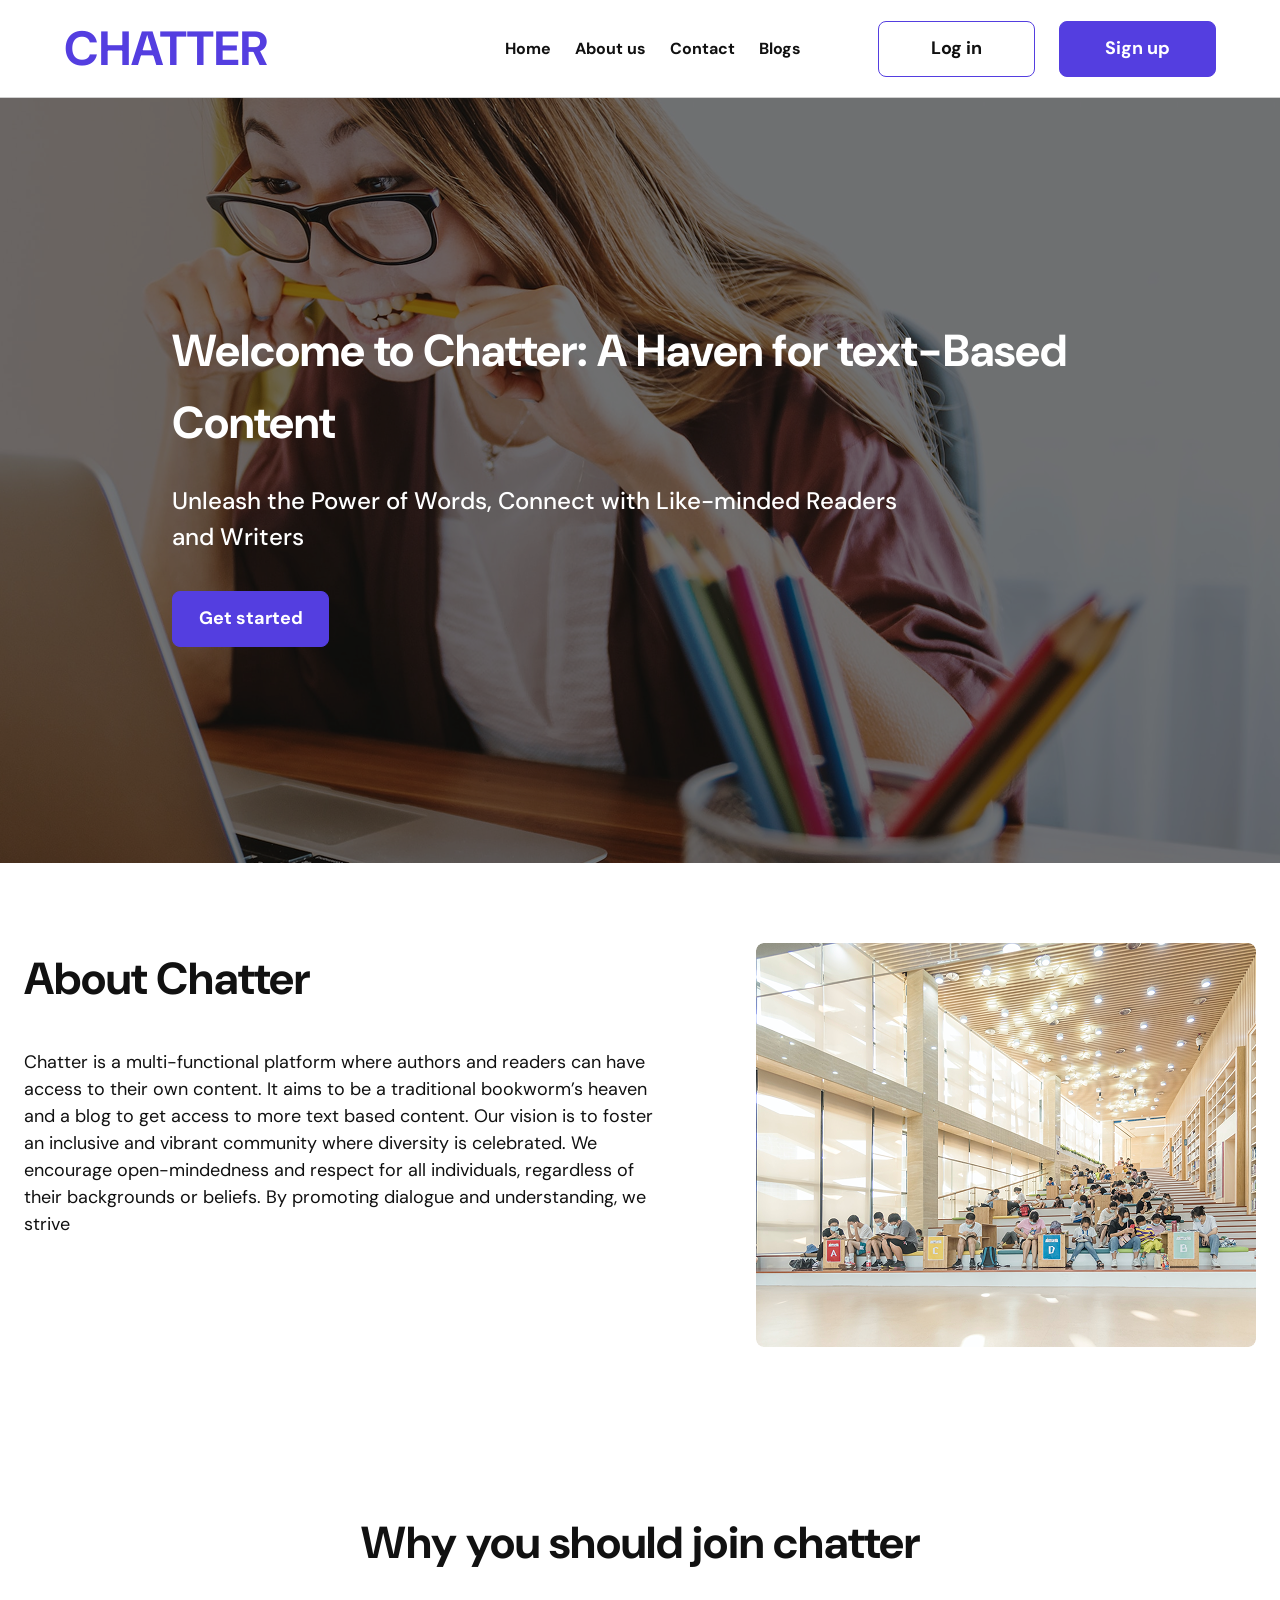
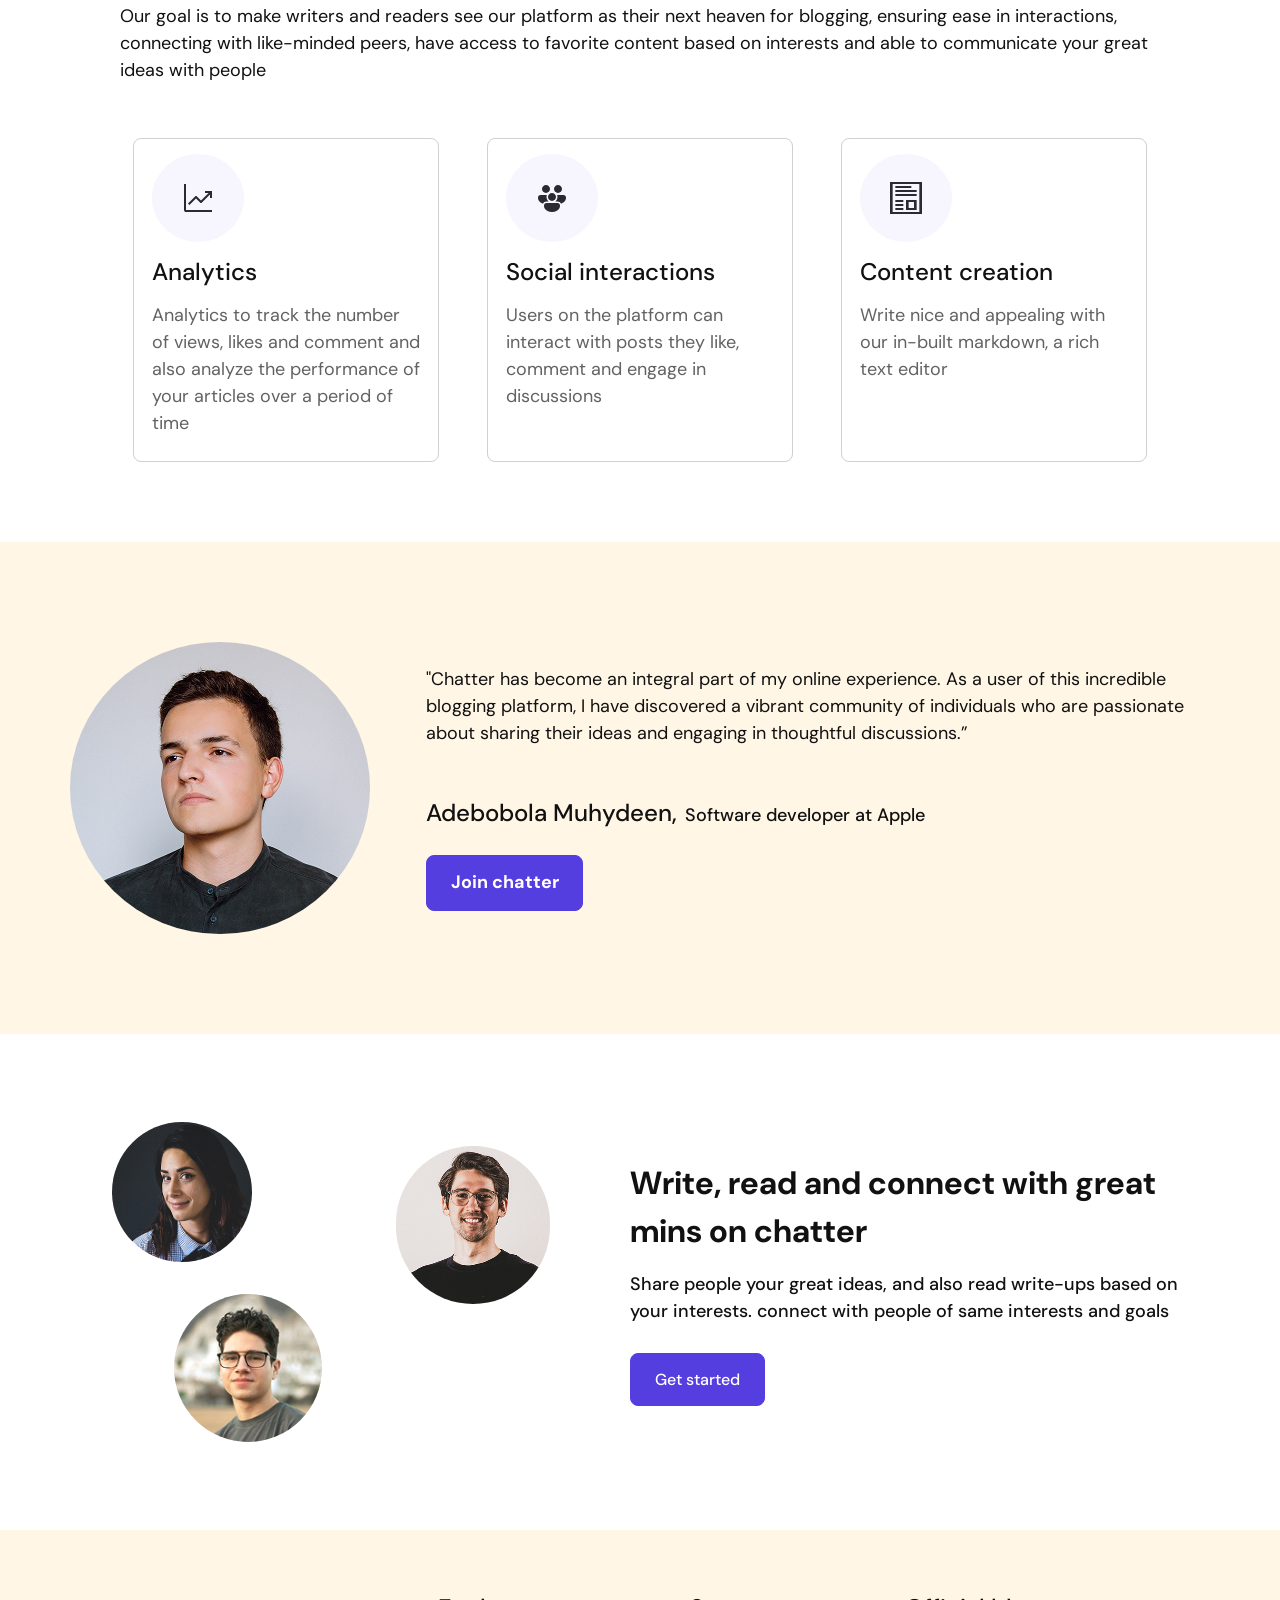
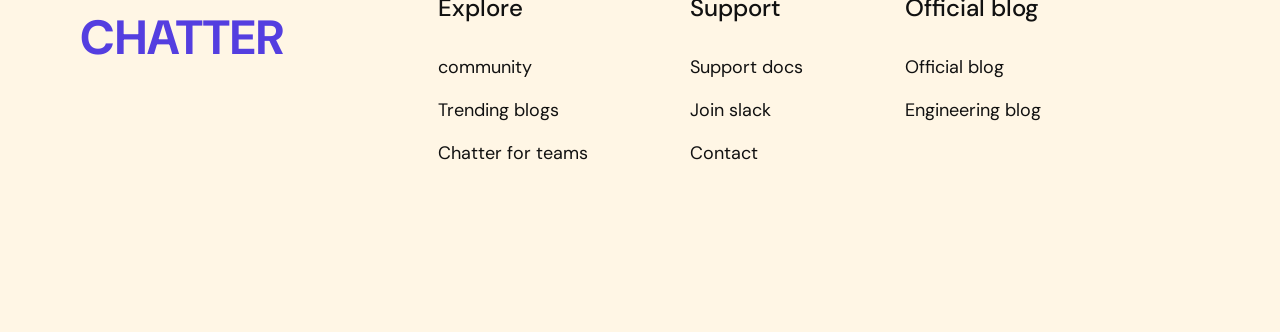
==== commit 3a608eb5: "style(testimonial): fine-tune testimonial sections to match Figma spec" ====
--- a/school_of_engineering/fullstack_Ai/monthThree/firstSemsterProject/index.html
+++ b/school_of_engineering/fullstack_Ai/monthThree/firstSemsterProject/index.html
@@ -114,14 +114,14 @@
         <!-- testimonial -->
         <section class="testimonial-section" aria-label="User testimonial">
             <div class="container testimonial-card">
-                <img src="assets/images/testimonal.png" alt="protrait of a person">
-                <div class="testimonal-body">
+                <img src="assets/images/testimonal.png" alt="protrait of a person" class="testimonial-avatar">
+                <div class="testimonial-body">
                     <blockquote>
                         <p>
                             "Chatter has become an integral part of my online experience. As a user of this incredible blogging platform, I have discovered a vibrant community of individuals who are passionate about sharing their ideas and engaging in thoughtful discussions.”
                         </p>
                     </blockquote>
-                    <cite class="testimonal-author">
+                    <cite class="testimonial-author">
                         <strong>Adebobola Muhydeen,</strong>
                         <span>Software developer at Apple</span>
                     </cite>
--- a/school_of_engineering/fullstack_Ai/monthThree/firstSemsterProject/styles.css
+++ b/school_of_engineering/fullstack_Ai/monthThree/firstSemsterProject/styles.css
@@ -13,6 +13,7 @@
     margin: 0;
     font-family: "DM Sans";
     font-size: 18px;
+    font-style: normal;
     line-height: 27px;
     letter-spacing: 0;
 }
@@ -44,42 +45,65 @@
 
 .site-header {
     background-color: #ffffff;
-    opacity: 100%;
-    padding-block: 20px;
+    border-bottom: 1px solid #D0D0D0; 
+    height: 98px;
+    display: flex;
+    align-items: center;
+    box-sizing: border-box;
+}
+
+.site-header .container {
+    max-width: 1440px;
+    padding-inline: clamp(24px, 5vw, 72px);
+    height: 100%;
 }
 
 .header-inner {
     display: flex;
     align-items: center;
     justify-content: space-between;
-    gap: 24px;
+    gap: clamp(24px, 6vw, 174px); 
+    height: 100%;
 }
 
 .brand-logo {
-    font-size: 20px;
     font-weight: 700;
-    letter-spacing: 0.08em;
+    font-size: 48px;
+    line-height: 72px;
     text-decoration: none;
-    color: #543EE0;
+    color: #543EE0; 
+    display: inline-flex;
+    align-items: center;
+}
+
+.primary-nav {
+    margin-left: auto;
 }
 
 .nav-list {
     display: flex;
     align-items: center;
-    gap: 32px;
+    gap: 24px; 
 }
 
 .nav-list a {
+    font-weight: 700;
     font-size: 16px;
-    font-weight: 500;
+    line-height: 24px;
     text-decoration: none;
     color: #111111;
+    transition: color 0.2s ease;
+}
+
+.nav-list a:hover,
+.nav-list a:focus-visible {
+    color: #543EE0;
 }
 
 .header-actions {
     display: flex;
     align-items: center;
-    gap: 16px;
+    gap: 24px; 
 }
 
 .btn {
@@ -91,23 +115,80 @@
     font-size: 16px;
     font-weight: 500;
     text-decoration: none;
+    transition: background-color 0.2s ease, border-color 0.2s ease, color 0.2s ease;
+}
+
+.header-actions .btn {
+    box-sizing: border-box;
+    width: 157px;
+    height: 56px;
+    padding: 8px 16px;
+    font-weight: 700;
+    font-size: 18px;
+    line-height: 27px;
 }
 
 .btn-secondary {
     background-color: #ffffff;
-    color: #111111;
+    color: #111111; 
+    border: 1px solid #543EE0; 
+}
+
+.btn-secondary:hover,
+.btn-secondary:focus-visible {
+    background-color: rgba(84, 62, 224, 0.05);
+}
+
+.btn-primary {
+    background-color: #543EE0; 
+    color: #ffffff;
     border: 1px solid #543EE0;
 }
 
-.btn-primary {
-    background-color: #543EE0;
-    color: #ffffff;
+.btn-primary:hover,
+.btn-primary:focus-visible {
+    background-color: #4330b8;
+    border-color: #4330b8;
+}
+
+@media (max-width: 992px) {
+    .site-header {
+        height: auto;
+        min-height: 72px;
+        padding-block: 12px;
+    }
+
+    .site-header .container {
+        padding-inline: 24px;
+    }
+
+    .site-header .brand-logo {
+        font-size: clamp(28px, 5vw, 40px);
+        line-height: 1.2;
+    }
+
+    .header-inner {
+        gap: 16px;
+        flex-wrap: wrap;
+    }
+
+    .primary-nav {
+        margin-left: 0;
+    }
+
+    .header-actions .btn {
+        width: auto;
+        height: 48px;
+        padding: 8px 20px;
+        font-size: 16px;
+    }
 }
 
 /* hero */
 .hero {
     position: relative;
-    min-height: 540px;
+    height: 765px;
+    min-height: 765px;
     display: flex;
     align-items: center;
     overflow: hidden;
@@ -131,30 +212,61 @@
     content: "";
     position: absolute;
     inset: 0;
-    background-color: rgba(0, 0, 0, 0.55) ;
+    background-color: rgba(0, 0, 0, 0.55);
 }
 
 .hero-content {
     position: relative;
     z-index: 2;
     max-width: 984px;
-    max-height: 332px;
+    width: 100%;
+    margin-inline: auto;
     color: #ffffff;
 }
 
 .hero-content h1 {
-    margin: 0 0 16px;
-    font-size: 48px;
+    max-width: 984px;
+    margin: 0 0 24px;
+    font-weight: 700;
+    font-size: clamp(32px, 3.5vw, 48px);
     line-height: 72px;
+    color: #FFFFFF;
+}
+
+.hero-subtitle {
+    max-width: 740px;
+    margin: 0 0 36px;
     font-weight: 500;
-    letter-spacing: 0;
-}
-
-.hero-subtitle {
-    margin: 0 0 28px;
-    font-size: 20px;
-    line-height: 30px;
-    max-width: 680px;
+    font-size: 24px;
+    line-height: 36px;
+    color: #FFFFFF;
+}
+
+.hero-content .btn {
+    box-sizing: border-box;
+    width: 157px;
+    height: 56px;
+    padding: 8px 16px;
+    font-weight: 700;
+    font-size: 18px;
+    line-height: 27px;
+}
+
+@media (max-width: 900px) {
+    .hero {
+        height: auto;
+        min-height: 540px;
+        padding-block: 80px;
+    }
+
+    .hero-content h1 {
+        line-height: 48px;
+    }
+
+    .hero-subtitle {
+        font-size: 18px;
+        line-height: 28px;
+    }
 }
 
 
@@ -167,17 +279,16 @@
 
 .about-container {
     width: 100%;
-    max-width: 1270px;
+    max-width: 1318px; 
     margin-inline: auto;
     padding-inline: 24px;
 }
 
 .about-row {
     display: flex;
-    align-items: stretch;
+    align-items: flex-start;
     justify-content: space-between;
-    gap: 48px;
-    min-width: 404px;
+    gap: 84px; 
 }
 
 .about-text {
@@ -185,122 +296,422 @@
     max-width: 686px;
     display: flex;
     flex-direction: column;
-    gap: 24px;
+    gap: 34px; 
 }
 
 .about-text h2 {
     margin: 0;
-    font-size: 32px;
-    line-height: 48px;
     font-weight: 700;
-    color: #111111;
+    font-size: clamp(32px, 3.5vw, 48px);
+    line-height: 72px;
+    color: #111111; 
 }
 
 .about-text p {
     margin: 0;
+    max-width: 686px;
+    font-weight: 400;
     font-size: 18px;
     line-height: 27px;
-    font-weight: 500;
-    color: #111111;
-}
-
+    color: #111111; 
+}
+
+.about-img,
 .about-image {
-    width: 48%;
-    max-width: 540px;
-    height: auto;
+    width: 500px;
+    height: 404px;
     object-fit: cover;
+    border-radius: 8px;
     flex-shrink: 0;
 }
 
 @media (max-width: 900px) {
   .about-row {
     flex-direction: column;
-    min-height: auto;
-    gap: 32px;
+    gap: 40px;
   }
 
   .about-text {
     max-width: 100%;
-  }
-
+    gap: 20px;
+  }
+
+  .about-text h2 {
+    line-height: 44px;
+  }
+
+  .about-img,
   .about-image {
     width: 100%;
-    max-width: 100%;
-    height: 300px;
+    max-width: 500px;
+    height: auto;
+    aspect-ratio: 500 / 404;
   }
 }
 
 /* features */
 
-/* ==========================================================================
-   Step 3C: Why You Should Join Chatter Section
-   ========================================================================== */
-
 .features-section {
-  padding-block: 80px; /* TODO: confirm exact top/bottom spacing in Figma */
+  padding-block: 80px;
   background-color: #ffffff;
 }
 
+.features-section .container {
+  max-width: 1088px; 
+}
+
 .features-section h2 {
+  max-width: 601px;
+  margin: 0 auto 24px;
+  text-align: center;
+  font-weight: 700;
+  font-size: clamp(32px, 3.5vw, 48px);
+  line-height: 72px;
+  color: #111111; 
+}
+
+.section-intro {
+  max-width: 1040px;
+  margin: 0 auto 54px;
+  text-align: start;
+  font-weight: 400;
+  font-size: 18px;
+  line-height: 27px;
+  color: #111111; 
+}
+
+.features-grid {
+  display: flex;
+  justify-content: center;
+  flex-wrap: wrap;
+  gap: 48px;
+  max-width: 1014px;
+  margin-inline: auto;
+}
+
+.feature-card {
+  box-sizing: border-box;
+  display: flex;
+  flex-direction: column;
+  align-items: flex-start;
+  padding: 15px 18px;
+  gap: 12px;
+  width: 306px;
+  min-height: 324px;
+  border: 1px solid #D0D0D0; 
+  border-radius: 8px;
+  background-color: #ffffff;
+}
+
+.feature-icon {
+  width: 92px;
+  height: 88px;
+  display: flex;
+  align-items: center;
+  justify-content: center;
+  flex-shrink: 0;
+}
+
+.feature-icon img {
+  width: 92px;
+  height: 88px;
+  display: block;
+}
+
+.feature-card h3 {
+  margin: 0;
+  font-family: 'DM Sans', sans-serif;
+  font-weight: 500;
+  font-size: 24px;
+  line-height: 36px;
+  color: #111111; 
+}
+
+.feature-card p {
+  margin: 0;
+  font-family: 'DM Sans', sans-serif;
+  font-weight: 400;
+  font-size: 18px;
+  line-height: 27px;
+  color: #626262; 
+}
+
+@media (max-width: 900px) {
+  .features-section h2 {
+    line-height: 44px;
+  }
+
+  .features-grid {
+    gap: 24px;
+  }
+
+  .feature-card {
+    width: 100%;
+    max-width: 340px;
+    height: auto;
+    min-height: auto;
+  }
+}
+
+/* testimonals */
+
+.testimonial-section {
+  min-height: 492px;
+  padding-block: 60px;
+  background-color: rgba(255, 237, 204, 0.5); 
+  display: flex;
+  align-items: center;
+}
+
+.testimonial-section .container {
+  max-width: 1440px;
+  padding-inline: clamp(24px, 5.5vw, 84px);
+}
+
+.testimonial-card {
+  display: flex;
+  align-items: center;
+  gap: 56px; 
+  width: 100%;
+}
+
+.testimonial-card img,
+.testimonial-avatar {
+  width: 300px;
+  height: 292px;
+  border-radius: 50%;
+  object-fit: cover;
+  flex-shrink: 0;
+}
+
+.testimonial-body {
+  max-width: 924px;
+  display: flex;
+  flex-direction: column;
+  align-items: flex-start;
+}
+
+.testimonial-body blockquote {
+  margin: 0 0 48px; 
+}
+
+.testimonial-body blockquote p {
+  margin: 0;
+  max-width: 924px;
+  font-weight: 400;
+  font-size: 18px;
+  line-height: 27px;
+  color: #111111; 
+}
+
+.testimonial-author {
+  display: flex;
+  flex-wrap: nowrap;
+  align-items: baseline;
+  gap: 8px;
+  margin: 0 0 24px; 
+  font-style: normal;
+}
+
+.testimonial-author strong {
+  font-weight: 500;
+  font-size: 24px;
+  line-height: 36px;
+  color: #111111;
+}
+
+.testimonial-author span {
+  font-weight: 500;
+  font-size: 18px;
+  line-height: 27px;
+  color: #111111;
+}
+
+.testimonial-body .btn {
+  box-sizing: border-box;
+  width: 157px;
+  height: 56px;
+  padding: 8px 16px;
+  font-weight: 700;
+  font-size: 18px;
+  line-height: 27px;
+  border-radius: 8px;
+}
+
+/* Closing Section (3 Portraits Cluster + CTA) */
+.closing-cta {
+  padding-block: 88px;
+  background-color: #ffffff;
+}
+
+.closing-grid {
+  display: grid;
+  grid-template-columns: minmax(0, 1fr) minmax(0, 1.15fr);
+  gap: 56px;
+  align-items: center;
+}
+
+.community-avatars {
+  position: relative;
+  min-height: 320px;
+}
+
+.avatar-circle {
+  position: absolute;
+  border-radius: 999px;
+  object-fit: cover;
+}
+
+/* Staggered positions—adjust left/top/size to match Frame 38/39 in Figma */
+.avatar-1 {
+  width: 140px;
+  height: 140px;
+  top: 0;
+  left: 48px;
+}
+
+.avatar-2 {
+  width: 154px;
+  height: 158px;
+  top: 24px;
+  right: 24px;
+}
+
+.avatar-3 {
+  width: 148px;
+  height: 148px;
+  bottom: 0;
+  left: 110px;
+}
+
+.closing-content h2 {
   margin: 0 0 16px;
-  text-align: center;
-  font-size: 32px; /* TODO: confirm 32-48 vs 48-72 in Figma */
+  font-size: 32px; 
   line-height: 48px;
   font-weight: 700;
-  color: #111111; /* Black/700 */
-}
-
-.section-intro {
-  margin: 0 auto 56px;
-  max-width: 780px; /* TODO: adjust max-width to match Figma text measure */
-  text-align: center;
-  font-size: 18px; /* Desktop/Body/18-27 */
+  color: #111111;
+}
+
+.closing-content p {
+  margin: 0 0 28px;
+  font-size: 18px; 
   line-height: 27px;
   font-weight: 500;
   color: #111111;
 }
 
-.features-grid {
-  display: grid;
-  grid-template-columns: repeat(3, minmax(0, 1fr));
-  gap: 24px; /* TODO: confirm exact card gap in Figma */
-}
-
-.feature-card {
-  padding: 28px 24px; /* TODO: confirm exact inner card padding in Figma */
-  border: 1px solid #e5e7eb; /* TODO: exact card border hex from Figma */
-  border-radius: 8px; /* TODO: exact card radius from Figma */
-  background-color: #ffffff;
-}
-
-.feature-icon {
-  width: 48px;
-  height: 48px;
-  margin-bottom: 20px;
-  border-radius: 999px;
-  background-color: #f3f4f6; /* TODO: exact icon badge fill from Figma */
-  display: flex;
-  align-items: center;
-  justify-content: center;
-}
-
-.feature-card h3 {
-  margin: 0 0 12px;
-  font-size: 24px; /* aligns with your 24-36 scale */
+@media (max-width: 900px) {
+  .testimonial-card {
+    flex-direction: column;
+    align-items: flex-start;
+    gap: 32px;
+  }
+
+  .testimonial-card img,
+  .testimonial-avatar {
+    width: 180px;
+    height: 180px;
+  }
+
+  .testimonial-author {
+    flex-wrap: wrap;
+    font-size: 20px;
+    line-height: 30px;
+  }
+
+  .closing-grid {
+    grid-template-columns: 1fr;
+    gap: 40px;
+  }
+}
+
+/* footer */
+
+.site-footer {
+  width: 100%;
+  min-height: 402px;
+  padding-block: 60px 80px; 
+  background: rgba(255, 237, 204, 0.5); 
+}
+
+.site-footer .container {
+  max-width: 1440px;
+  padding-inline: 80px;
+}
+
+.footer-grid {
+  display: flex;
+  align-items: flex-start;
+  gap: clamp(40px, 12vw, 218px);
+}
+
+.footer-brand .brand-logo {
+  display: inline-block;
+  margin-top: 12px; 
+  font-style: normal;
+  font-weight: 700;
+  font-size: 48px;
+  line-height: 72px;
+  color: #543EE0;
+  text-decoration: none;
+}
+
+.footer-columns {
+  display: flex;
+  flex-wrap: wrap;
+  gap: clamp(32px, 8vw, 180px);
+}
+
+.footer-columns h3 {
+  margin: 0 0 28px; 
+  font-style: normal;
+  font-weight: 500;
+  font-size: 24px;
   line-height: 36px;
-  font-weight: 500;
   color: #111111;
 }
 
-.feature-card p {
+.footer-columns ul {
+  list-style: none;
   margin: 0;
-  font-size: 16px; /* TODO: confirm card body size/line-height in Figma */
-  line-height: 24px;
-  color: #4b5563; /* TODO: exact card description hex from Figma */
-}
-
-@media (max-width: 900px) {
-  .features-grid {
-    grid-template-columns: 1fr;
-  }
-}
+  padding: 0;
+}
+
+.footer-columns li + li {
+  margin-top: 16px; 
+}
+
+.footer-columns a {
+  font-style: normal;
+  font-weight: 400;
+  font-size: 18px;
+  line-height: 27px;
+  color: #111111;
+  text-decoration: none;
+  transition: color 0.2s ease;
+}
+
+.footer-columns a:hover,
+.footer-columns a:focus-visible {
+  color: #543EE0;
+}
+
+@media (max-width: 992px) {
+  .site-footer {
+    padding-block: 48px;
+    min-height: auto;
+  }
+
+  .site-footer .container {
+    padding-inline: 24px;
+  }
+
+  .footer-grid {
+    flex-direction: column;
+    gap: 40px;
+  }
+
+  .footer-columns {
+    gap: 40px;
+  }
+}
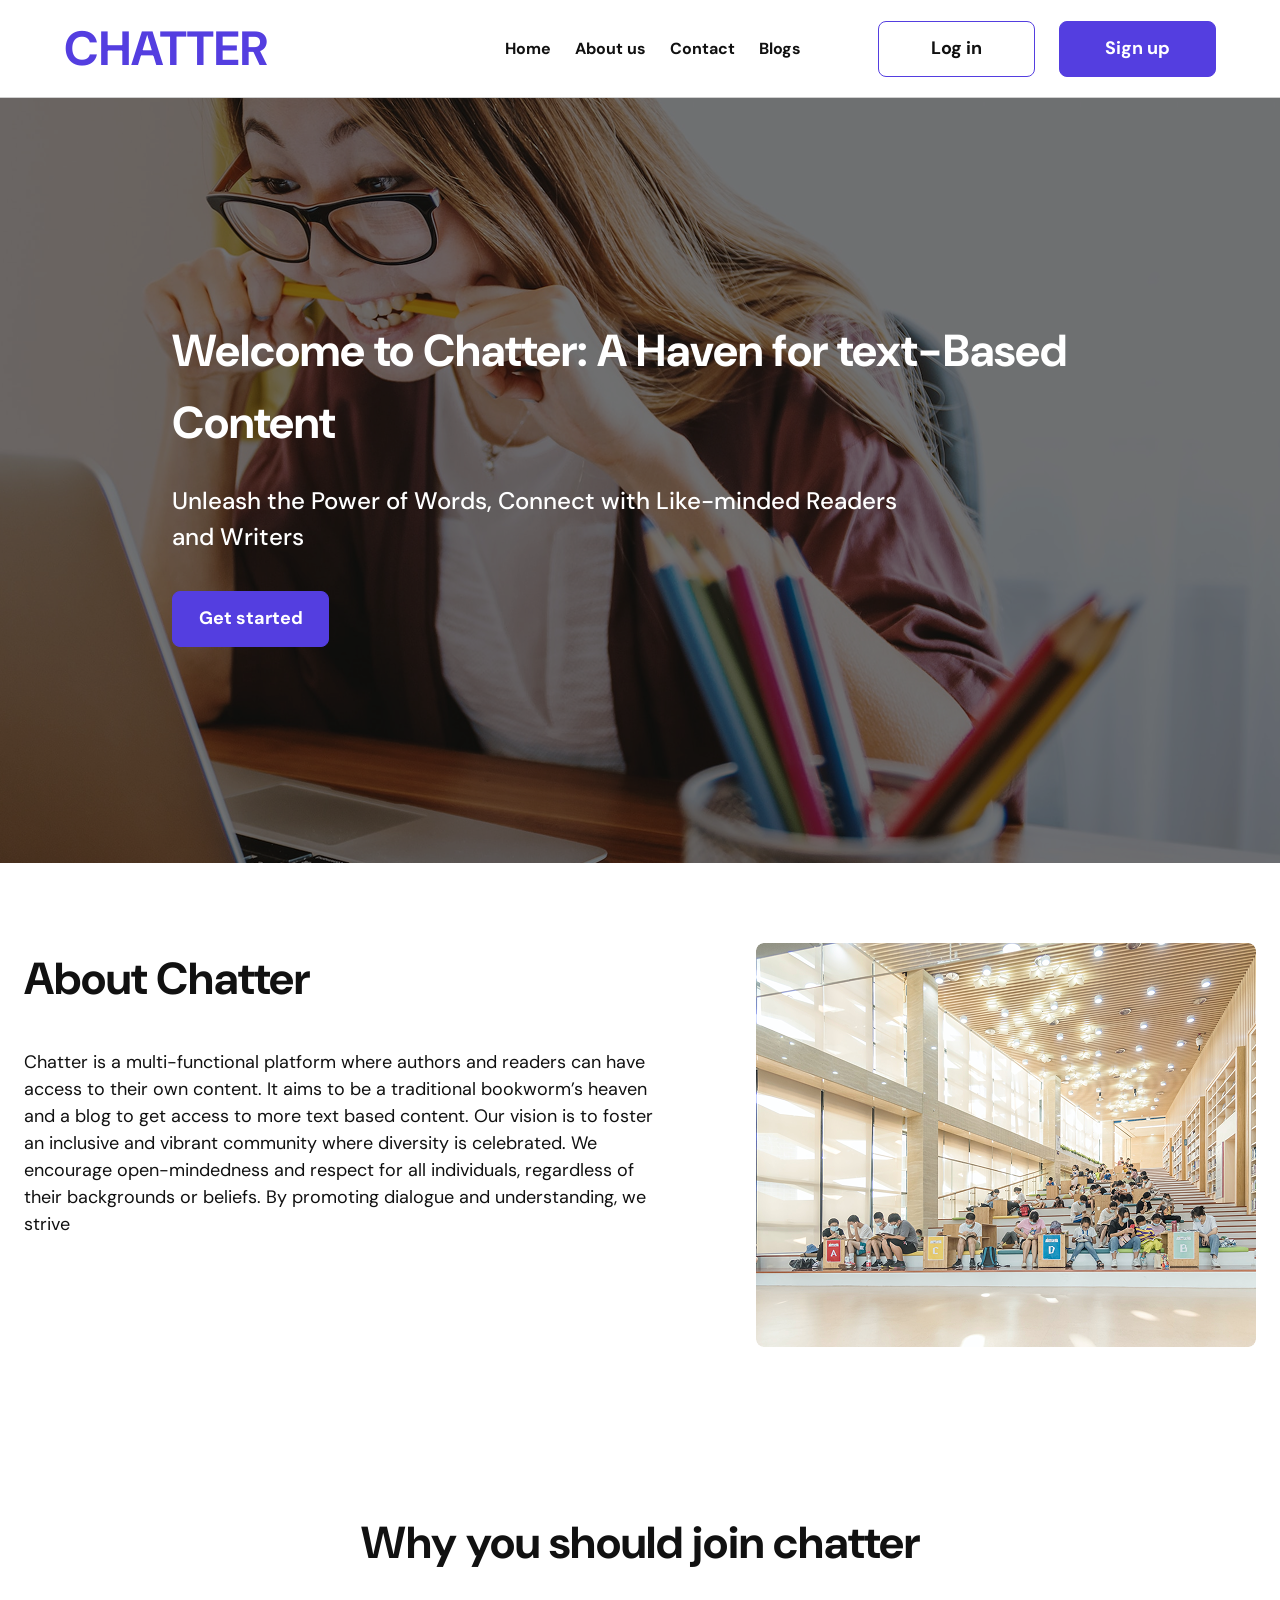
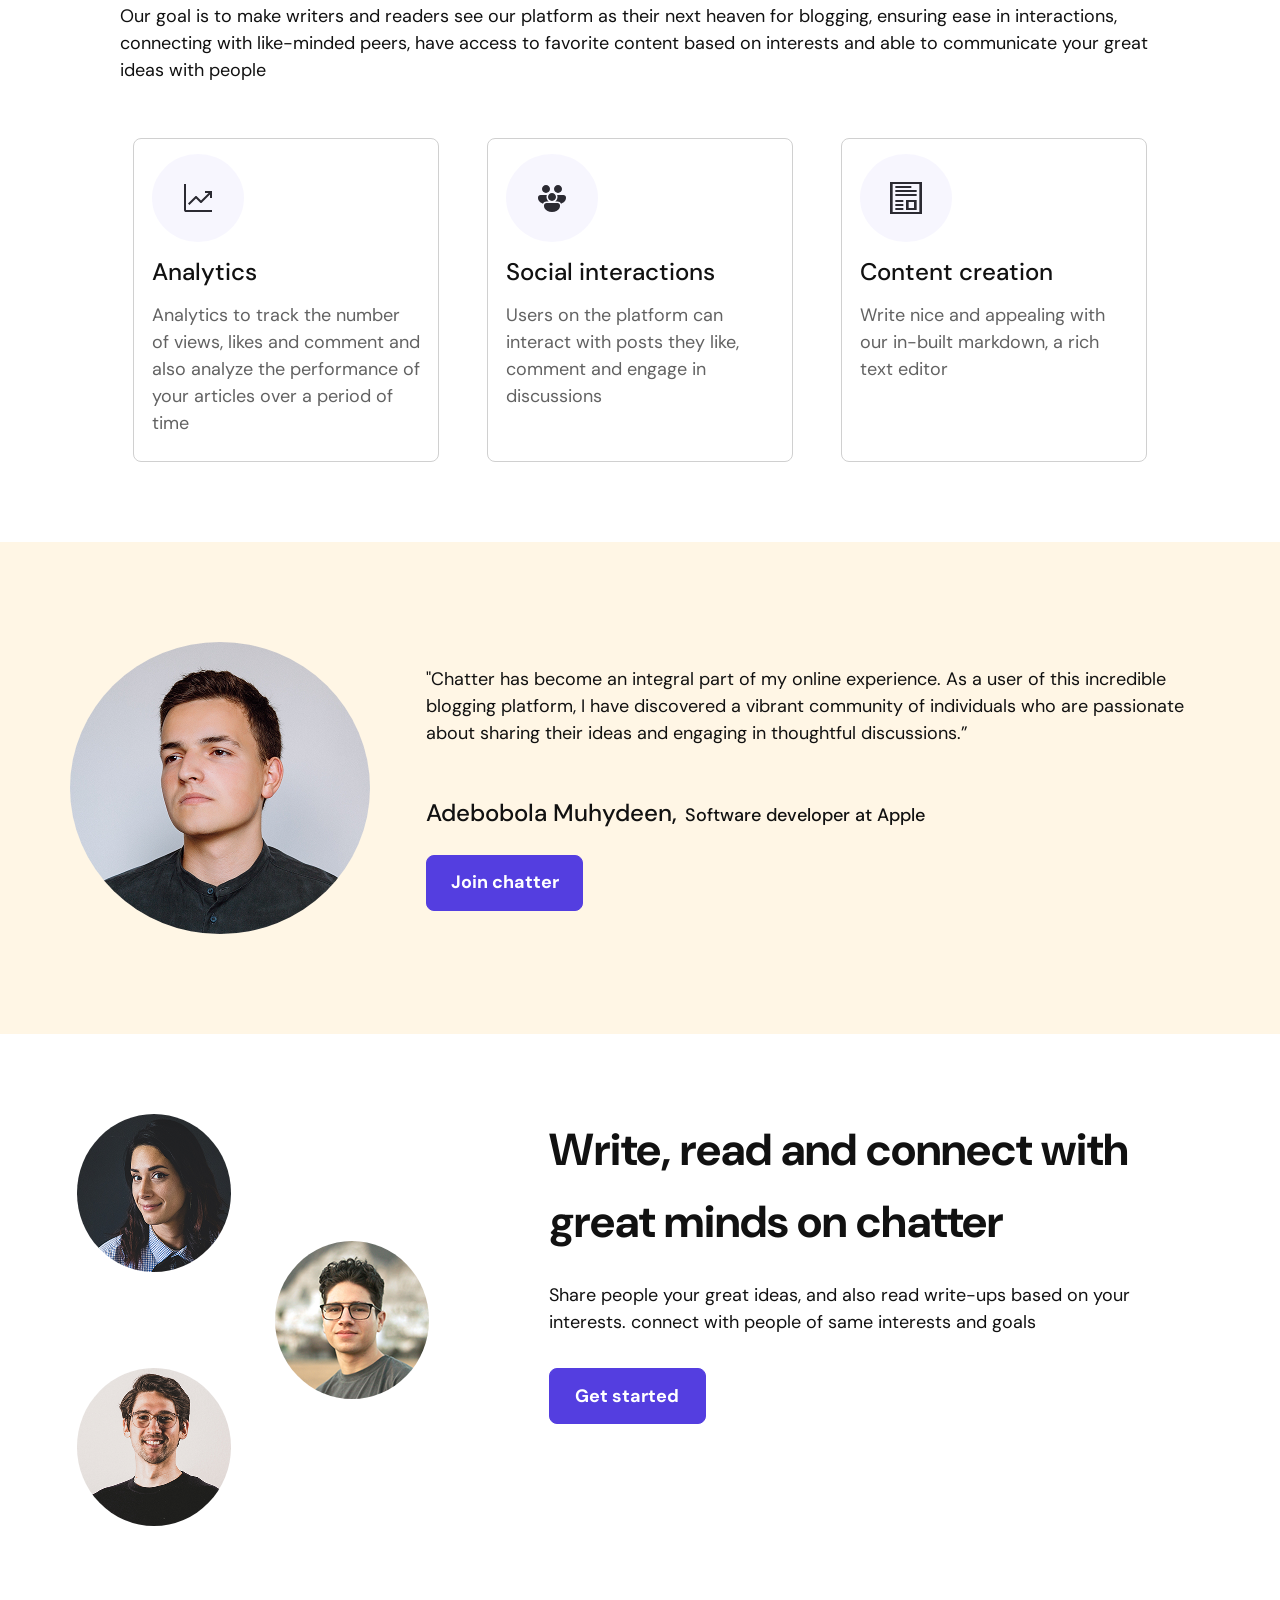
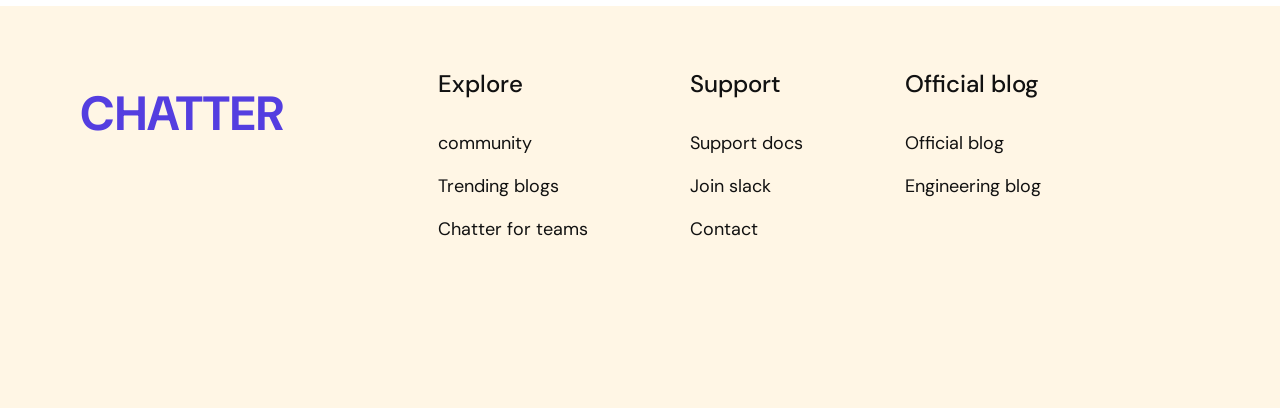
==== commit 9c0cd684: "style(closing-cta): fine-tune community portraits cluster and CTA section to match Figma spec - Posi" ====
--- a/school_of_engineering/fullstack_Ai/monthThree/firstSemsterProject/index.html
+++ b/school_of_engineering/fullstack_Ai/monthThree/firstSemsterProject/index.html
@@ -140,19 +140,19 @@
                     class="avatar-circle avatar-1"
                     >
                     <img
-                    src="assets/images/member-2.png"
+                    src="assets/images/member-3.png"
                     alt="community member-2 portrait"
                     class="avatar-circle avatar-2"
                     >
                     <img
-                    src="assets/images/member-3.png"
+                    src="assets/images/member-2.png"
                     alt="community member-3 portrait"
                     class="avatar-circle avatar-3"
                     >
                 </div>
 
                 <div class="closing-content">
-                    <h2 id="closing-heading">Write, read and connect with great mins on chatter</h2>
+                    <h2 id="closing-heading">Write, read and connect with great minds on chatter</h2>
                     <p>
                         Share people your great ideas, and also read write-ups based on your interests. 
                         connect with people of same interests and goals  
--- a/school_of_engineering/fullstack_Ai/monthThree/firstSemsterProject/styles.css
+++ b/school_of_engineering/fullstack_Ai/monthThree/firstSemsterProject/styles.css
@@ -540,64 +540,85 @@
 
 /* Closing Section (3 Portraits Cluster + CTA) */
 .closing-cta {
-  padding-block: 88px;
+  padding-block: 80px;
   background-color: #ffffff;
 }
 
+.closing-cta .container {
+  max-width: 1175px; 
+}
+
 .closing-grid {
-  display: grid;
-  grid-template-columns: minmax(0, 1fr) minmax(0, 1.15fr);
-  gap: 56px;
-  align-items: center;
+  display: flex;
+  align-items: flex-start;
+  justify-content: space-between;
+  gap: 120px; 
 }
 
 .community-avatars {
   position: relative;
-  min-height: 320px;
+  width: 352px; 
+  height: 412px;
+  flex-shrink: 0;
 }
 
 .avatar-circle {
   position: absolute;
-  border-radius: 999px;
-  object-fit: cover;
-}
-
-/* Staggered positions—adjust left/top/size to match Frame 38/39 in Figma */
-.avatar-1 {
-  width: 140px;
-  height: 140px;
-  top: 0;
-  left: 48px;
-}
-
-.avatar-2 {
   width: 154px;
   height: 158px;
-  top: 24px;
-  right: 24px;
+  border-radius: 50%;
+  object-fit: cover;
+}
+
+.avatar-1 {
+  top: 0;
+  left: 0;
+}
+
+.avatar-2 {
+  top: 127px;
+  left: 198px; 
 }
 
 .avatar-3 {
-  width: 148px;
-  height: 148px;
-  bottom: 0;
-  left: 110px;
+  top: 254px; 
+  left: 0;
+}
+
+.closing-content {
+  max-width: 655px; 
+  display: flex;
+  flex-direction: column;
+  align-items: flex-start;
 }
 
 .closing-content h2 {
-  margin: 0 0 16px;
-  font-size: 32px; 
-  line-height: 48px;
+  margin: 0 0 24px; 
+  max-width: 655px;
   font-weight: 700;
-  color: #111111;
+  font-size: clamp(32px, 3.5vw, 48px);
+  line-height: 72px;
+  color: #111111; 
 }
 
 .closing-content p {
-  margin: 0 0 28px;
-  font-size: 18px; 
+  margin: 0 0 32px; 
+  max-width: 594px;
+  font-weight: 400;
+  font-size: 18px;
   line-height: 27px;
-  font-weight: 500;
-  color: #111111;
+  color: #111111; 
+}
+
+.closing-content .btn {
+  box-sizing: border-box;
+  width: 157px;
+  height: 56px;
+  padding: 8px 16px;
+  font-weight: 700;
+  font-size: 18px;
+  line-height: 27px;
+  border-radius: 8px;
 }
 
 @media (max-width: 900px) {
@@ -620,8 +641,13 @@
   }
 
   .closing-grid {
-    grid-template-columns: 1fr;
-    gap: 40px;
+    flex-direction: column;
+    align-items: center;
+    gap: 48px;
+  }
+
+  .closing-content h2 {
+    line-height: 44px;
   }
 }
 
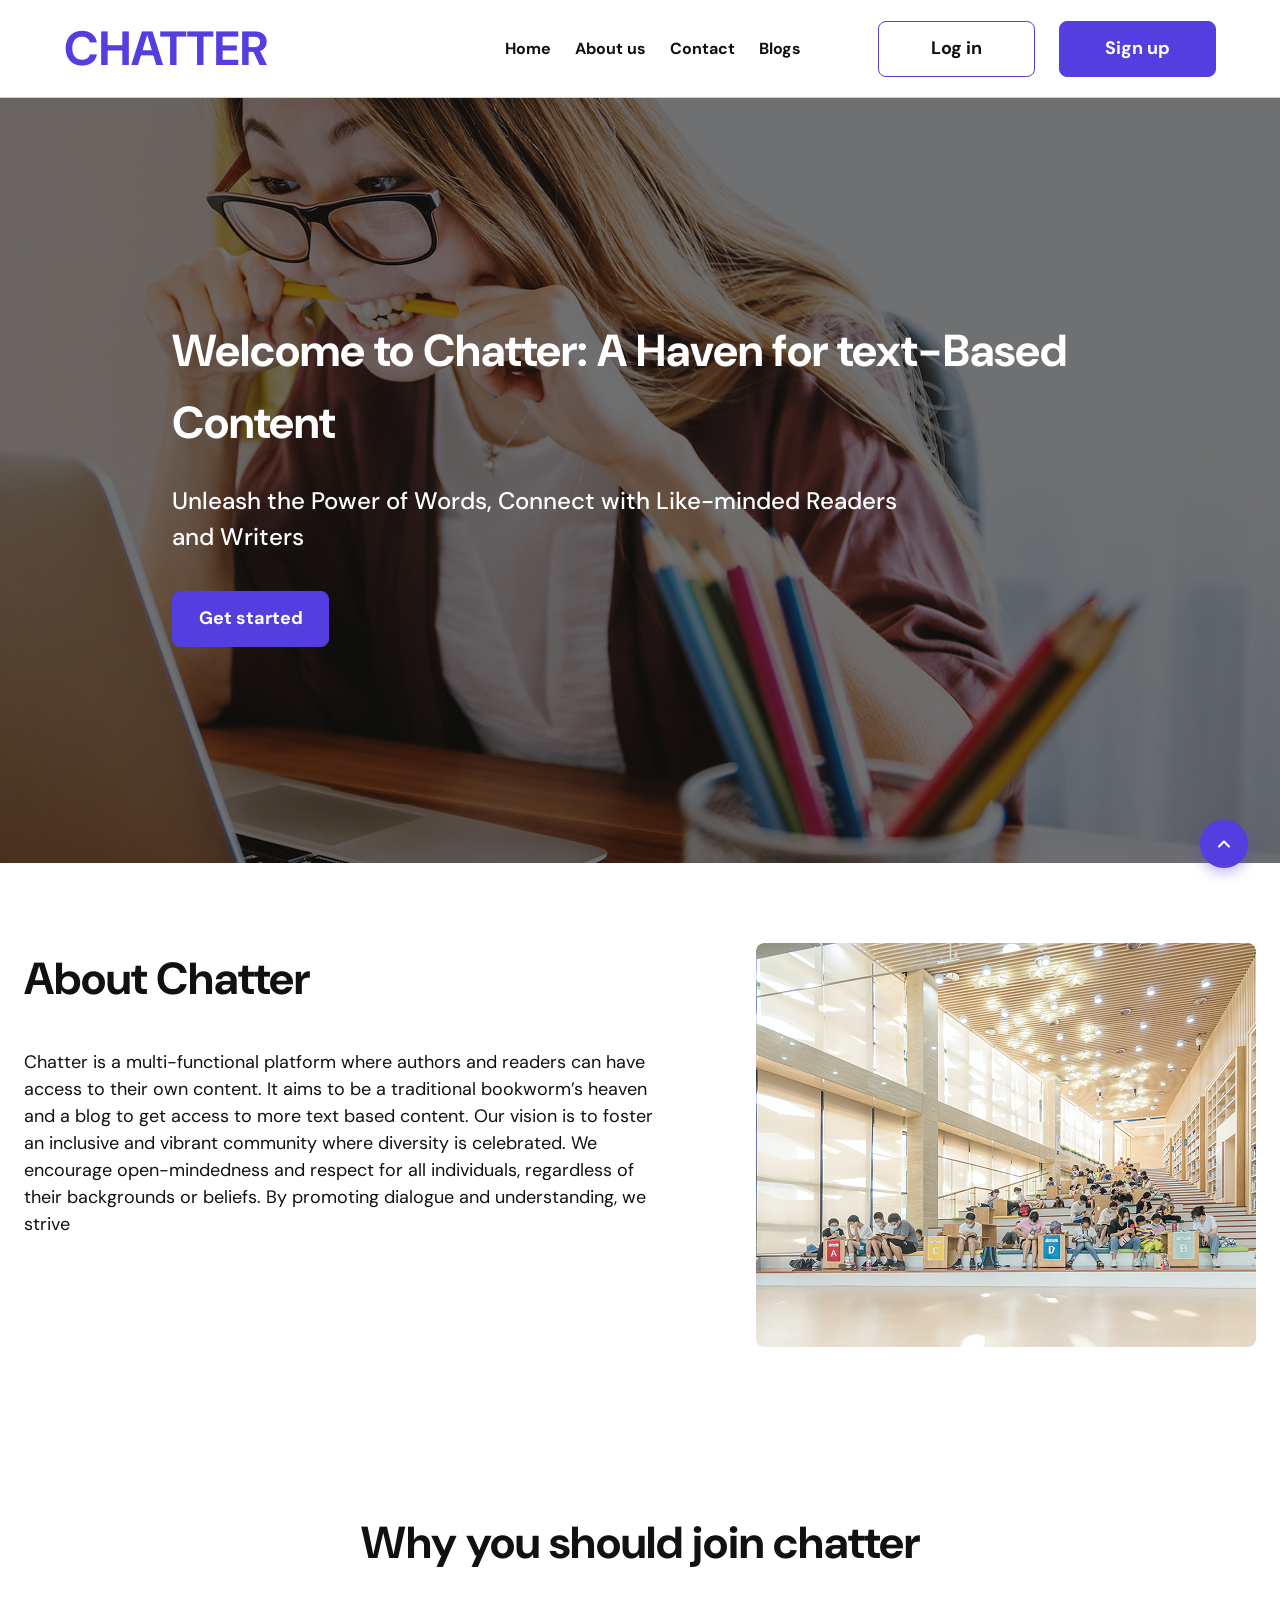
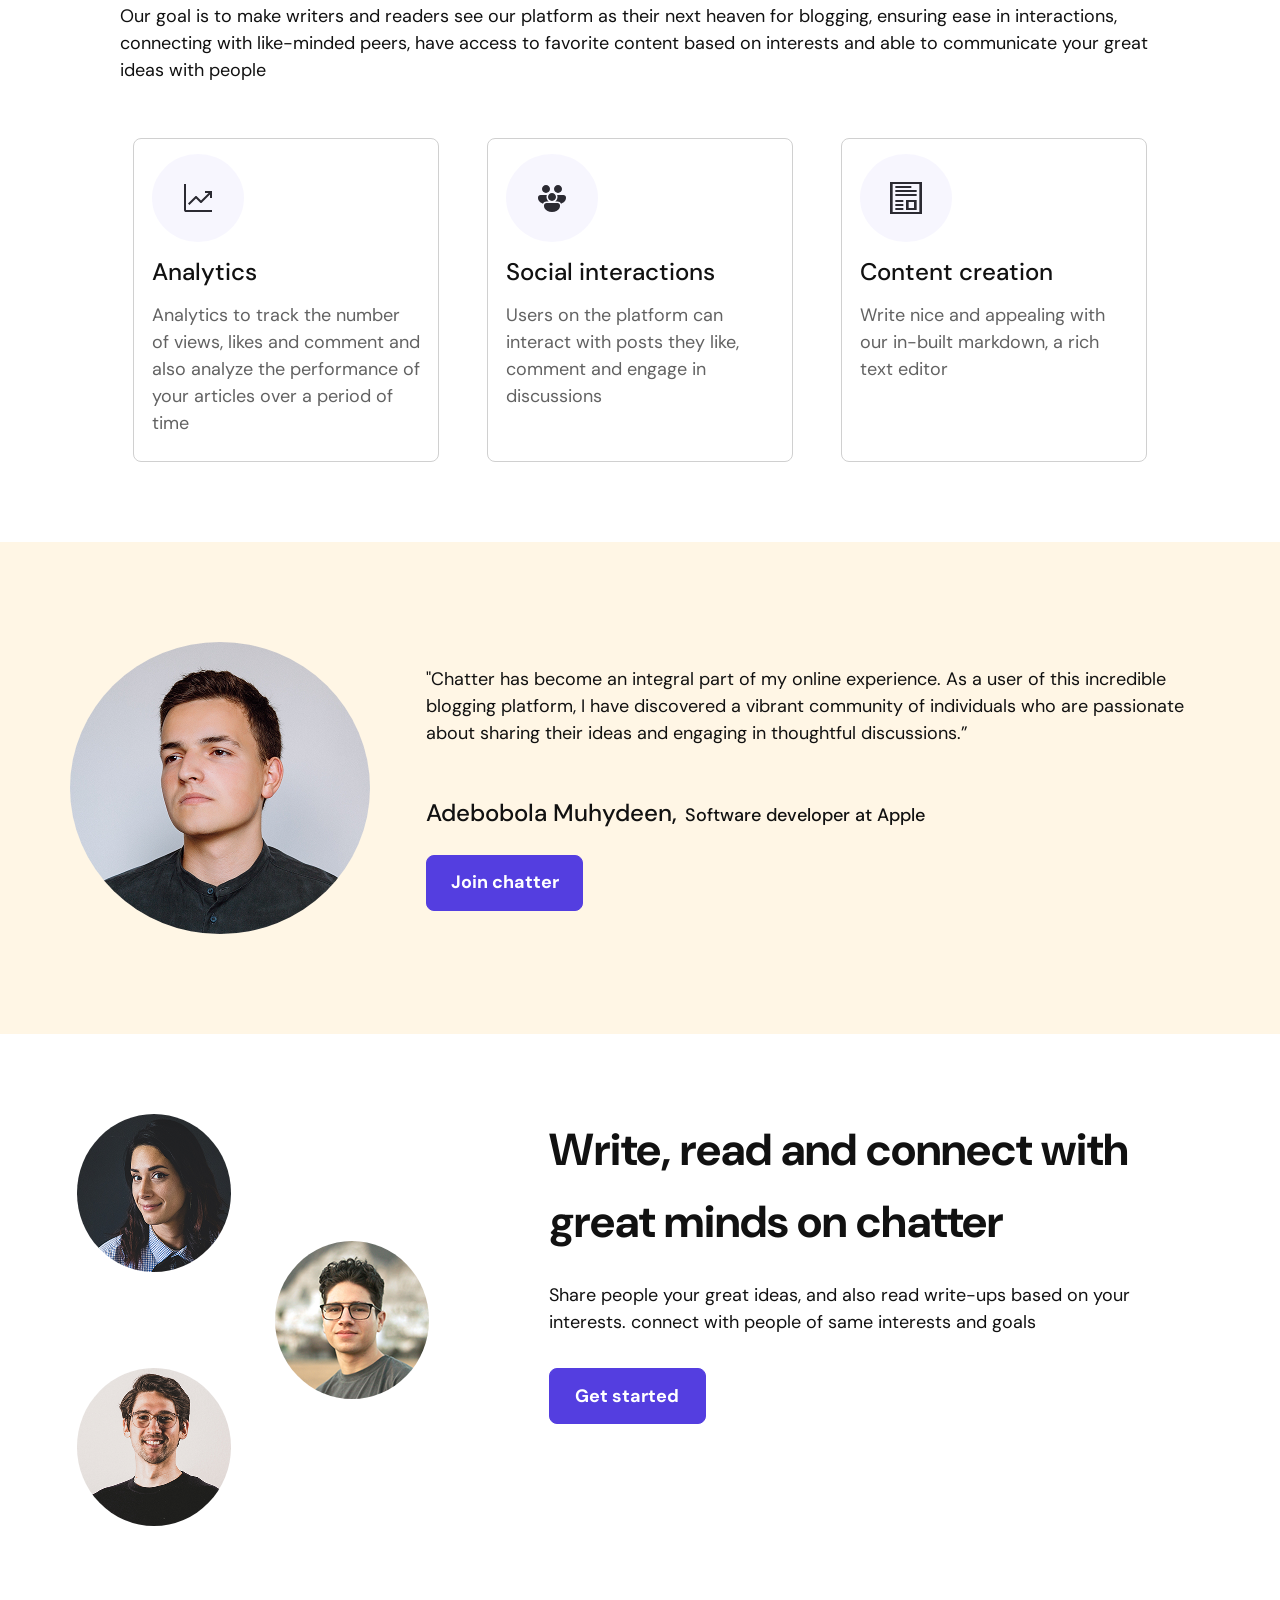
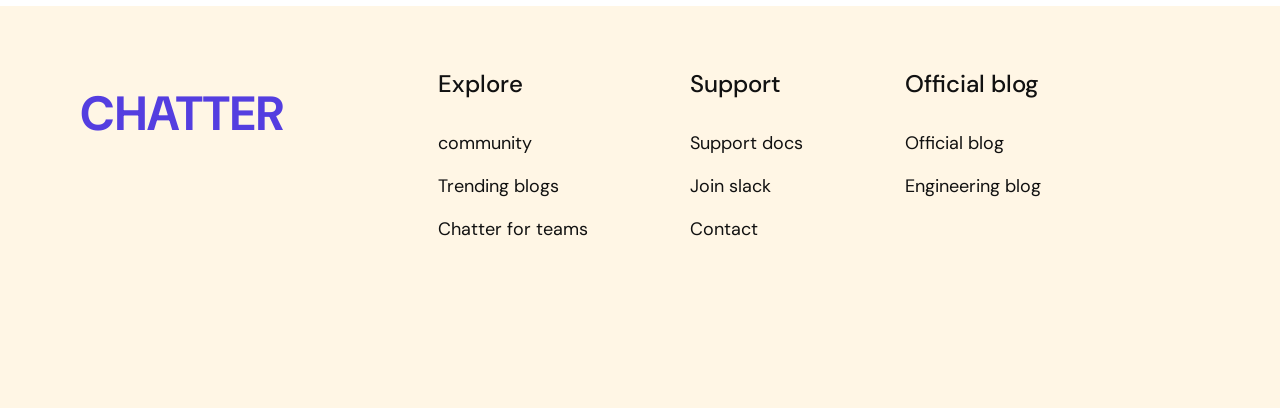
==== commit 36eda8e1: "feat(landing): add pure CSS back-to-top button" ====
--- a/school_of_engineering/fullstack_Ai/monthThree/firstSemsterProject/index.html
+++ b/school_of_engineering/fullstack_Ai/monthThree/firstSemsterProject/index.html
@@ -11,7 +11,7 @@
 </head>
 <body>
     <!-- top navigation -->
-    <header class="site-header">
+    <header class="site-header" id="top">
         <div class="container header-inner">
             <a href="#top" class="brand-logo">
                 CHATTER
@@ -34,7 +34,7 @@
 
     </header>
 
-    <main id="top">
+    <main>
         <!-- hero -->
         <section class="hero" aria-labelledby="hero-heading">
             <div class="hero-media" aria-hidden="true">
@@ -196,5 +196,12 @@
             </div>
         </div>
     </footer> 
+    
+    <!-- return to top button -->
+    <a href="#top" class="back-to-top" aria-label="Return to top of page" title="Return to top">
+        <svg width="20" height="20" viewBox="0 0 24 24" fill="none" stroke="currentColor" stroke-width="2.5" stroke-linecap="round" stroke-linejoin="round" aria-hidden="true">
+            <polyline points="18 15 12 9 6 15"></polyline>
+        </svg>
+    </a>
 </body>
 </html>
--- a/school_of_engineering/fullstack_Ai/monthThree/firstSemsterProject/styles.css
+++ b/school_of_engineering/fullstack_Ai/monthThree/firstSemsterProject/styles.css
@@ -740,4 +740,70 @@
   .footer-columns {
     gap: 40px;
   }
+}
+
+/* return to top button */
+@keyframes showBackToTop {
+  from {
+    opacity: 0;
+    visibility: hidden;
+    pointer-events: none;
+    transform: translateY(16px) scale(0.9);
+  }
+  to {
+    opacity: 1;
+    visibility: visible;
+    pointer-events: auto;
+    transform: translateY(0) scale(1);
+  }
+}
+
+.back-to-top {
+  position: fixed;
+  bottom: 32px;
+  right: 32px;
+  width: 48px;
+  height: 48px;
+  border-radius: 50%;
+  background-color: #543EE0;
+  color: #ffffff;
+  display: flex;
+  align-items: center;
+  justify-content: center;
+  text-decoration: none;
+  box-shadow: 0 4px 14px rgba(84, 62, 224, 0.4);
+  z-index: 999;
+  transition: background-color 0.25s ease, transform 0.25s ease, box-shadow 0.25s ease;
+
+  
+  animation: showBackToTop linear both;
+  animation-timeline: scroll(root block);
+  animation-range: 1100px 1450px;
+}
+
+.back-to-top:hover,
+.back-to-top:focus-visible {
+  background-color: #4330b8;
+  transform: translateY(-4px);
+  box-shadow: 0 6px 18px rgba(84, 62, 224, 0.5);
+  color: #ffffff;
+  outline: none;
+}
+
+@supports not (animation-timeline: scroll()) {
+  .back-to-top {
+    opacity: 1;
+    visibility: visible;
+    pointer-events: auto;
+    transform: none;
+  }
+}
+
+@media (max-width: 600px) {
+  .back-to-top {
+    bottom: 20px;
+    right: 20px;
+    width: 42px;
+    height: 42px;
+  }
 }
